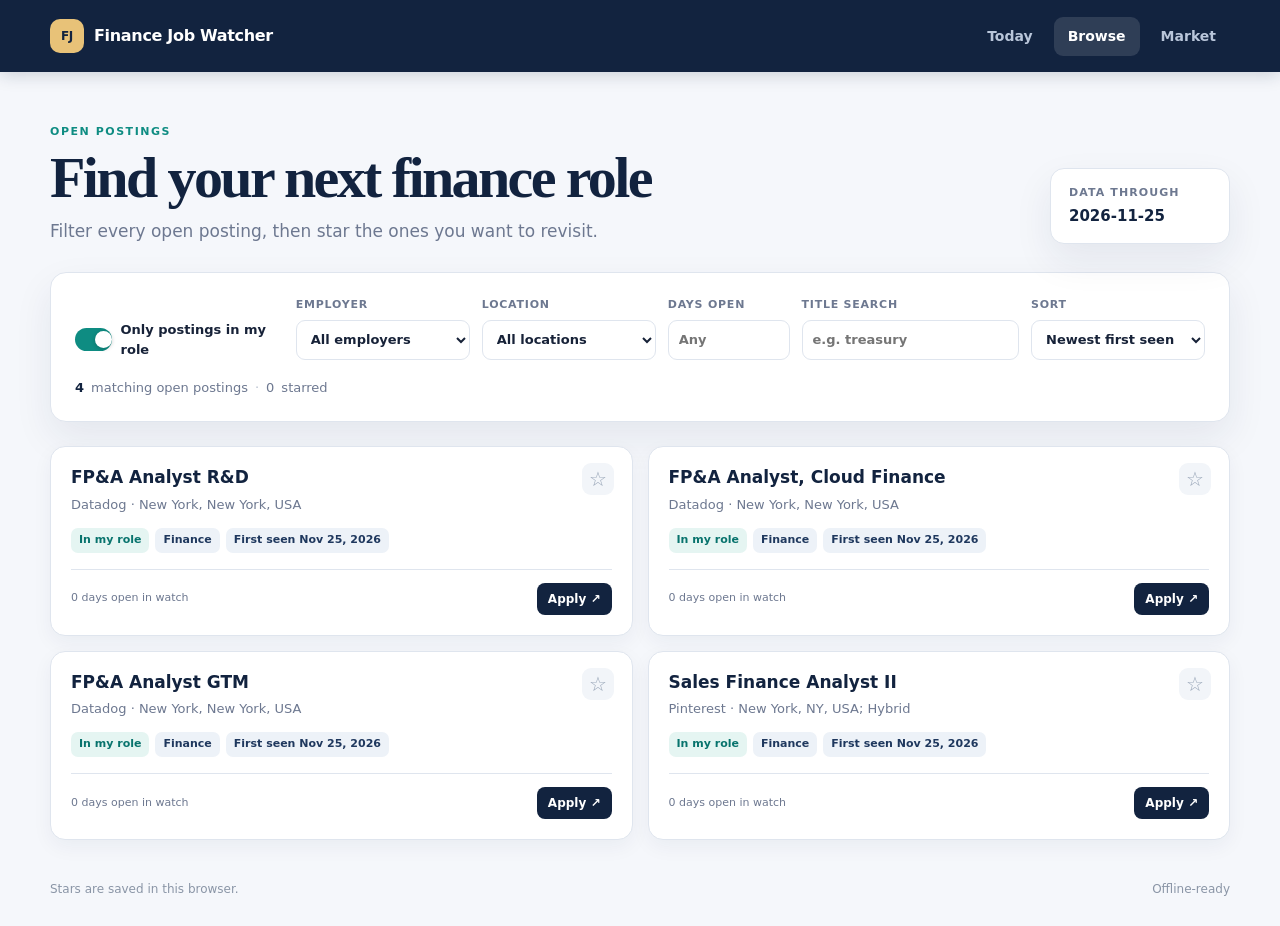
==== browse.html @ 12bf1e25 "feat: build finance job watcher foundation" ====
<!doctype html>
<html lang="en">
  <head>
    <meta charset="utf-8" />
    <meta name="viewport" content="width=device-width, initial-scale=1" />
    <meta name="theme-color" content="#12233f" />
    <link rel="manifest" href="./manifest.webmanifest" />
    <link rel="stylesheet" href="./styles.css" />
    <title>Browse | Finance Job Watcher</title>
  </head>
  <body data-page="browse">
    <header class="site-header"><div class="shell nav-wrap"><a class="brand" href="./index.html"><span class="brand-mark">FJ</span><span>Finance Job Watcher</span></a><nav aria-label="Primary navigation"><a href="./index.html">Today</a><a class="active" href="./browse.html">Browse</a><a href="./market.html">Market</a></nav></div></header>
    <main class="shell page-content">
      <section class="hero compact-hero"><div><p class="eyebrow">Open postings</p><h1>Find your next finance role</h1><p class="lede">Filter every open posting, then star the ones you want to revisit.</p></div><div class="run-card"><span>Data through</span><strong id="last-run">Loading...</strong></div></section>
      <div id="load-error" class="notice error hidden" role="alert"></div>
      <section class="filter-panel panel">
        <div class="filter-row"><label class="switch-label"><input id="role-toggle" type="checkbox" checked /><span class="switch"></span><span>Only postings in my role</span></label><label>Employer<select id="employer-filter"><option value="">All employers</option></select></label><label>Location<select id="location-filter"><option value="">All locations</option></select></label><label>Days open<input id="days-open-filter" type="number" min="0" placeholder="Any" /></label><label class="search-label">Title search<input id="title-search" type="search" placeholder="e.g. treasury" /></label><label>Sort<select id="sort-order"><option value="newest">Newest first seen</option><option value="oldest">Oldest first seen</option></select></label></div>
        <div class="filter-summary"><strong id="browse-count">-</strong><span>matching open postings</span><span class="separator">·</span><span id="shortlist-count">0</span><span>starred</span></div>
      </section>
      <section id="browse-list" class="browse-grid"></section>
    </main>
    <footer class="shell footer"><span>Stars are saved in this browser.</span><span>Offline-ready</span></footer>
    <script src="./app.js" defer></script>
  </body>
</html>
---- styles.css ----
:root {
  --navy: #12233f;
  --navy-2: #1f385e;
  --ink: #172238;
  --muted: #6d7890;
  --line: #dfe5ee;
  --surface: #ffffff;
  --paper: #f5f7fb;
  --teal: #0e8c82;
  --teal-soft: #e5f5f2;
  --coral: #d66a50;
  --coral-soft: #fff0eb;
  --gold: #b7791f;
  --shadow: 0 16px 38px rgba(28, 43, 73, .08);
}

* { box-sizing: border-box; }
body { margin: 0; color: var(--ink); background: var(--paper); font-family: Inter, ui-sans-serif, system-ui, -apple-system, BlinkMacSystemFont, "Segoe UI", sans-serif; line-height: 1.5; }
a { color: inherit; }
.shell { width: min(1180px, calc(100% - 40px)); margin: 0 auto; }
.site-header { background: var(--navy); color: #fff; box-shadow: 0 3px 16px rgba(18,35,63,.18); }
.nav-wrap { display: flex; align-items: center; justify-content: space-between; min-height: 72px; gap: 24px; }
.brand { display: inline-flex; align-items: center; gap: 10px; font-weight: 750; letter-spacing: -.02em; text-decoration: none; }
.brand-mark { display: grid; place-items: center; width: 34px; height: 34px; border-radius: 10px; color: var(--navy); background: #e8c278; font-size: 12px; font-weight: 850; }
nav { display: flex; gap: 7px; }
nav a { padding: 9px 14px; border-radius: 9px; color: #b9c6da; text-decoration: none; font-size: 14px; font-weight: 650; }
nav a:hover, nav a.active { color: #fff; background: rgba(255,255,255,.12); }
.page-content { padding: 52px 0 40px; }
.hero { display: flex; align-items: end; justify-content: space-between; gap: 28px; margin-bottom: 32px; }
.compact-hero { margin-bottom: 28px; }
.eyebrow { margin: 0 0 7px; color: var(--teal); font-size: 11px; font-weight: 800; letter-spacing: .14em; text-transform: uppercase; }
h1, h2, p { margin-top: 0; }
h1 { max-width: 720px; margin-bottom: 11px; color: var(--navy); font-family: Georgia, "Times New Roman", serif; font-size: clamp(35px, 5vw, 58px); letter-spacing: -.045em; line-height: 1.04; }
h2 { margin-bottom: 0; color: var(--navy); font-family: Georgia, "Times New Roman", serif; font-size: 25px; letter-spacing: -.025em; }
.lede { max-width: 600px; margin: 0; color: var(--muted); font-size: 17px; }
.run-card { min-width: 180px; padding: 16px 18px; border: 1px solid var(--line); border-radius: 14px; background: var(--surface); box-shadow: var(--shadow); }
.run-card span, .run-card strong { display: block; }
.run-card span { margin-bottom: 3px; color: var(--muted); font-size: 11px; font-weight: 750; letter-spacing: .1em; text-transform: uppercase; }
.run-card strong { color: var(--navy); font-size: 15px; }
.metric-grid { display: grid; grid-template-columns: repeat(4, 1fr); gap: 14px; margin-bottom: 24px; }
.metric-card { padding: 22px; border: 1px solid var(--line); border-radius: 15px; background: var(--surface); box-shadow: var(--shadow); }
.metric-card span, .metric-card small { display: block; color: var(--muted); }
.metric-card span { font-size: 13px; font-weight: 700; }
.metric-card strong { display: block; margin: 7px 0 2px; color: var(--navy); font-size: 34px; letter-spacing: -.05em; }
.metric-card small { font-size: 11px; }
.metric-card.accent { border-top: 4px solid var(--teal); }
.metric-card.warm { border-top: 4px solid var(--coral); }
.two-column { display: grid; grid-template-columns: 1fr 1fr; gap: 20px; margin-bottom: 24px; }
.panel { padding: 24px; border: 1px solid var(--line); border-radius: 16px; background: var(--surface); box-shadow: var(--shadow); }
.panel-heading { display: flex; align-items: start; justify-content: space-between; gap: 14px; margin-bottom: 18px; }
.text-link { color: var(--teal); font-size: 13px; font-weight: 750; text-decoration: none; white-space: nowrap; }
.text-link:hover { text-decoration: underline; }
.muted { color: var(--muted); font-size: 13px; }
.job-list { display: grid; gap: 9px; }
.job-list.compact { min-height: 80px; }
.job-row { padding: 12px 14px; border: 1px solid var(--line); border-radius: 11px; background: #fbfcfe; }
.job-row a, .job-card h3 a { color: var(--navy); text-decoration: none; }
.job-row a:hover, .job-card h3 a:hover { color: var(--teal); }
.job-title { display: block; font-size: 14px; font-weight: 750; }
.job-meta { display: block; margin-top: 3px; color: var(--muted); font-size: 12px; }
.empty { display: grid; min-height: 92px; place-items: center; border: 1px dashed var(--line); border-radius: 11px; color: var(--muted); font-size: 13px; }
.table-wrap { overflow-x: auto; }
table { width: 100%; border-collapse: collapse; font-size: 13px; }
th { padding: 10px 12px; color: var(--muted); font-size: 11px; letter-spacing: .08em; text-align: left; text-transform: uppercase; }
td { padding: 13px 12px; border-top: 1px solid var(--line); }
.status { display: inline-flex; align-items: center; gap: 6px; font-weight: 750; }
.status::before { width: 7px; height: 7px; border-radius: 50%; background: var(--teal); content: ""; }
.status.bad::before { background: var(--coral); }
.notice { margin-bottom: 18px; padding: 13px 16px; border-radius: 10px; font-size: 13px; }
.notice.error { color: #8a2b1b; background: var(--coral-soft); }
.hidden { display: none !important; }
.filter-panel { margin-bottom: 24px; }
.filter-row { display: grid; grid-template-columns: 1.2fr 1fr 1fr .7fr 1.25fr 1fr; align-items: end; gap: 12px; }
label { display: grid; gap: 6px; color: var(--muted); font-size: 11px; font-weight: 800; letter-spacing: .07em; text-transform: uppercase; }
select, input[type="search"], input[type="number"] { width: 100%; min-height: 40px; padding: 8px 10px; border: 1px solid var(--line); border-radius: 9px; color: var(--ink); background: #fff; font: inherit; font-size: 13px; letter-spacing: normal; text-transform: none; }
select:focus, input:focus { outline: 3px solid rgba(14,140,130,.16); border-color: var(--teal); }
.switch-label { display: flex; align-items: center; gap: 9px; min-height: 40px; color: var(--ink); font-size: 13px; letter-spacing: 0; text-transform: none; }
.switch-label input { position: absolute; opacity: 0; }
.switch { position: relative; width: 40px; height: 23px; border-radius: 20px; background: #c8d1de; transition: .2s; }
.switch::after { position: absolute; top: 3px; left: 3px; width: 17px; height: 17px; border-radius: 50%; background: #fff; box-shadow: 0 1px 4px rgba(0,0,0,.2); content: ""; transition: .2s; }
.switch-label input:checked + .switch { background: var(--teal); }
.switch-label input:checked + .switch::after { transform: translateX(17px); }
.filter-summary { display: flex; align-items: center; gap: 7px; margin-top: 18px; color: var(--muted); font-size: 13px; }
.filter-summary strong { color: var(--navy); }
.separator { color: #b7c0ce; }
.browse-grid { display: grid; grid-template-columns: repeat(2, 1fr); gap: 15px; }
.job-card { position: relative; padding: 20px; border: 1px solid var(--line); border-radius: 15px; background: var(--surface); box-shadow: 0 7px 20px rgba(28,43,73,.05); }
.job-card h3 { margin: 0 42px 6px 0; font-size: 17px; line-height: 1.25; }
.job-card p { margin: 0 0 14px; color: var(--muted); font-size: 13px; }
.job-card .tags { display: flex; flex-wrap: wrap; gap: 6px; margin-bottom: 16px; }
.tag { padding: 4px 8px; border-radius: 7px; color: var(--navy-2); background: #edf2f8; font-size: 11px; font-weight: 700; }
.tag.role { color: #08736d; background: var(--teal-soft); }
.job-card-footer { display: flex; align-items: center; justify-content: space-between; gap: 12px; padding-top: 13px; border-top: 1px solid var(--line); }
.job-card-footer small { color: var(--muted); font-size: 11px; }
.apply-link { padding: 7px 11px; border-radius: 8px; color: #fff; background: var(--navy); font-size: 12px; font-weight: 750; text-decoration: none; }
.apply-link:hover { background: var(--teal); }
.star { position: absolute; top: 16px; right: 18px; width: 32px; height: 32px; border: 0; border-radius: 9px; color: #9aa7b9; background: #f2f5f9; cursor: pointer; font-size: 20px; line-height: 1; }
.star:hover, .star.saved { color: var(--gold); background: #fff4d9; }
.market-sections { display: grid; grid-template-columns: repeat(2, 1fr); gap: 20px; }
.market-section { min-width: 0; }
.market-section.wide { grid-column: 1 / -1; }
.market-section p { min-height: 48px; margin: 9px 0 15px; color: var(--muted); font-size: 14px; }
.chart-wrap { overflow-x: auto; padding: 8px 0; border-top: 1px solid var(--line); }
.chart-wrap svg { display: block; min-width: 720px; width: 100%; height: 260px; }
.chart-label { fill: #657188; font: 11px ui-sans-serif, system-ui, sans-serif; }
.chart-value { fill: #172238; font: 700 11px ui-sans-serif, system-ui, sans-serif; }
.chart-gridline { stroke: #e7ebf1; stroke-width: 1; }
.footer { display: flex; justify-content: space-between; gap: 20px; padding: 0 0 28px; color: #8a95a6; font-size: 12px; }
@media (max-width: 900px) { .metric-grid { grid-template-columns: repeat(2, 1fr); } .filter-row { grid-template-columns: repeat(3, 1fr); } }
@media (max-width: 680px) { .shell { width: min(100% - 28px, 560px); } .nav-wrap, .hero { align-items: start; flex-direction: column; } .nav-wrap { padding: 14px 0; gap: 12px; } nav { width: 100%; } nav a { flex: 1; text-align: center; } .page-content { padding-top: 32px; } .run-card { width: 100%; } .metric-grid, .two-column, .browse-grid, .market-sections { grid-template-columns: 1fr; } .market-section.wide { grid-column: auto; } .filter-row { grid-template-columns: 1fr 1fr; } .filter-row .switch-label, .filter-row .search-label { grid-column: 1 / -1; } .panel { padding: 18px; } }
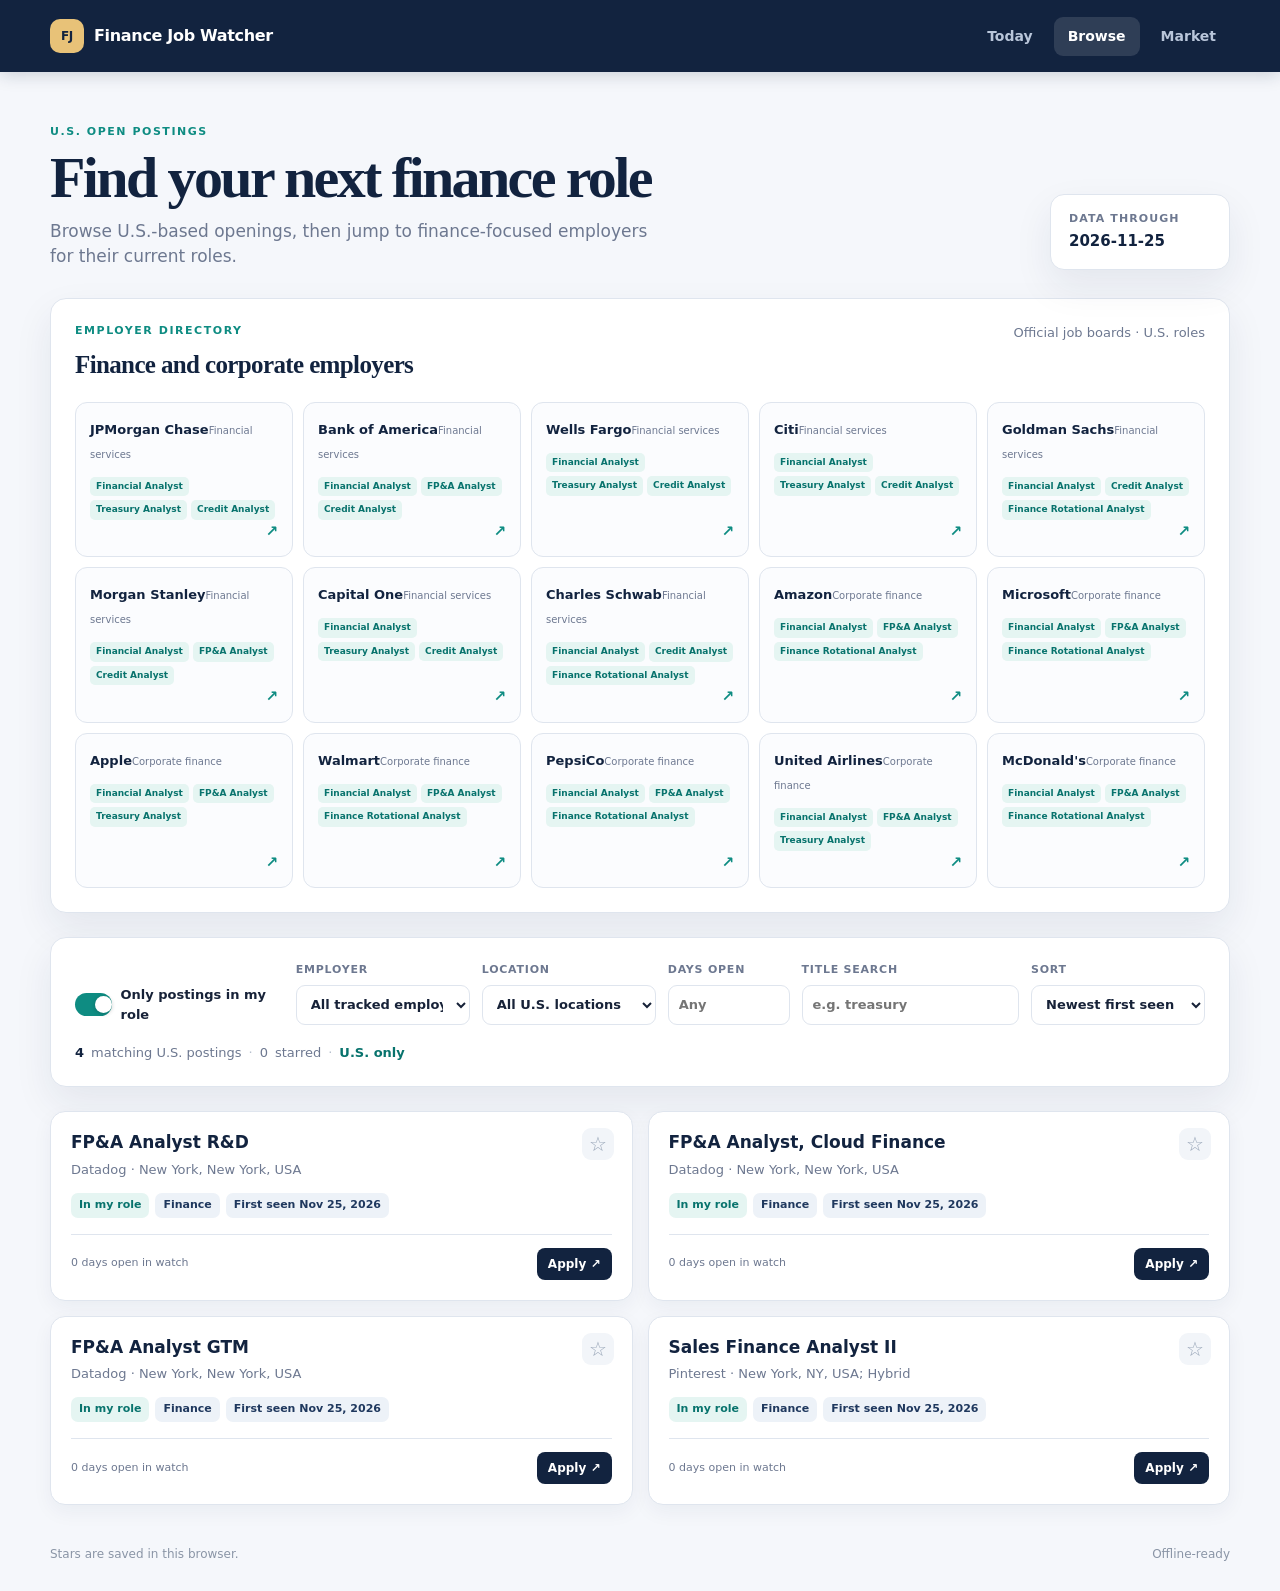
==== commit 8ba13e24: "feat: focus browse on US finance employers" ====
--- a/browse.html
+++ b/browse.html
@@ -11,11 +11,15 @@
   <body data-page="browse">
     <header class="site-header"><div class="shell nav-wrap"><a class="brand" href="./index.html"><span class="brand-mark">FJ</span><span>Finance Job Watcher</span></a><nav aria-label="Primary navigation"><a href="./index.html">Today</a><a class="active" href="./browse.html">Browse</a><a href="./market.html">Market</a></nav></div></header>
     <main class="shell page-content">
-      <section class="hero compact-hero"><div><p class="eyebrow">Open postings</p><h1>Find your next finance role</h1><p class="lede">Filter every open posting, then star the ones you want to revisit.</p></div><div class="run-card"><span>Data through</span><strong id="last-run">Loading...</strong></div></section>
+      <section class="hero compact-hero"><div><p class="eyebrow">U.S. open postings</p><h1>Find your next finance role</h1><p class="lede">Browse U.S.-based openings, then jump to finance-focused employers for their current roles.</p></div><div class="run-card"><span>Data through</span><strong id="last-run">Loading...</strong></div></section>
       <div id="load-error" class="notice error hidden" role="alert"></div>
+      <section class="panel focus-panel">
+        <div class="panel-heading"><div><p class="eyebrow">Employer directory</p><h2>Finance and corporate employers</h2></div><span class="muted">Official job boards · U.S. roles</span></div>
+        <div id="focus-employers" class="focus-grid"></div>
+      </section>
       <section class="filter-panel panel">
-        <div class="filter-row"><label class="switch-label"><input id="role-toggle" type="checkbox" checked /><span class="switch"></span><span>Only postings in my role</span></label><label>Employer<select id="employer-filter"><option value="">All employers</option></select></label><label>Location<select id="location-filter"><option value="">All locations</option></select></label><label>Days open<input id="days-open-filter" type="number" min="0" placeholder="Any" /></label><label class="search-label">Title search<input id="title-search" type="search" placeholder="e.g. treasury" /></label><label>Sort<select id="sort-order"><option value="newest">Newest first seen</option><option value="oldest">Oldest first seen</option></select></label></div>
-        <div class="filter-summary"><strong id="browse-count">-</strong><span>matching open postings</span><span class="separator">·</span><span id="shortlist-count">0</span><span>starred</span></div>
+        <div class="filter-row"><label class="switch-label"><input id="role-toggle" type="checkbox" checked /><span class="switch"></span><span>Only postings in my role</span></label><label>Employer<select id="employer-filter"><option value="">All tracked employers</option></select></label><label>Location<select id="location-filter"><option value="">All U.S. locations</option></select></label><label>Days open<input id="days-open-filter" type="number" min="0" placeholder="Any" /></label><label class="search-label">Title search<input id="title-search" type="search" placeholder="e.g. treasury" /></label><label>Sort<select id="sort-order"><option value="newest">Newest first seen</option><option value="oldest">Oldest first seen</option></select></label></div>
+        <div class="filter-summary"><strong id="browse-count">-</strong><span>matching U.S. postings</span><span class="separator">·</span><span id="shortlist-count">0</span><span>starred</span><span class="separator">·</span><span class="us-badge">U.S. only</span></div>
       </section>
       <section id="browse-list" class="browse-grid"></section>
     </main>
--- a/styles.css
+++ b/styles.css
@@ -46,6 +46,15 @@
 .metric-card.accent { border-top: 4px solid var(--teal); }
 .metric-card.warm { border-top: 4px solid var(--coral); }
 .two-column { display: grid; grid-template-columns: 1fr 1fr; gap: 20px; margin-bottom: 24px; }
+.focus-panel { margin-bottom: 24px; }
+.focus-grid { display: grid; grid-template-columns: repeat(5, 1fr); gap: 10px; }
+.focus-card { display: flex; min-height: 142px; flex-direction: column; justify-content: space-between; padding: 14px; border: 1px solid var(--line); border-radius: 12px; background: #fbfcfe; text-decoration: none; transition: transform .15s ease, border-color .15s ease, box-shadow .15s ease; }
+.focus-card:hover { border-color: #a8c9c5; box-shadow: 0 8px 20px rgba(14,140,130,.1); transform: translateY(-2px); }
+.focus-card strong { color: var(--navy); font-size: 13px; line-height: 1.25; }
+.focus-card small { margin-top: 3px; color: var(--muted); font-size: 10px; }
+.role-chips { display: flex; flex-wrap: wrap; gap: 4px; margin-top: 12px; }
+.role-chip { padding: 3px 6px; border-radius: 5px; color: #08736d; background: var(--teal-soft); font-size: 9px; font-weight: 750; }
+.external-arrow { align-self: end; color: var(--teal); font-size: 15px; font-weight: 800; }
 .panel { padding: 24px; border: 1px solid var(--line); border-radius: 16px; background: var(--surface); box-shadow: var(--shadow); }
 .panel-heading { display: flex; align-items: start; justify-content: space-between; gap: 14px; margin-bottom: 18px; }
 .text-link { color: var(--teal); font-size: 13px; font-weight: 750; text-decoration: none; white-space: nowrap; }
@@ -83,6 +92,7 @@
 .filter-summary { display: flex; align-items: center; gap: 7px; margin-top: 18px; color: var(--muted); font-size: 13px; }
 .filter-summary strong { color: var(--navy); }
 .separator { color: #b7c0ce; }
+.us-badge { color: #08736d; font-weight: 750; }
 .browse-grid { display: grid; grid-template-columns: repeat(2, 1fr); gap: 15px; }
 .job-card { position: relative; padding: 20px; border: 1px solid var(--line); border-radius: 15px; background: var(--surface); box-shadow: 0 7px 20px rgba(28,43,73,.05); }
 .job-card h3 { margin: 0 42px 6px 0; font-size: 17px; line-height: 1.25; }
@@ -106,5 +116,6 @@
 .chart-value { fill: #172238; font: 700 11px ui-sans-serif, system-ui, sans-serif; }
 .chart-gridline { stroke: #e7ebf1; stroke-width: 1; }
 .footer { display: flex; justify-content: space-between; gap: 20px; padding: 0 0 28px; color: #8a95a6; font-size: 12px; }
+@media (max-width: 1050px) { .focus-grid { grid-template-columns: repeat(3, 1fr); } }
 @media (max-width: 900px) { .metric-grid { grid-template-columns: repeat(2, 1fr); } .filter-row { grid-template-columns: repeat(3, 1fr); } }
-@media (max-width: 680px) { .shell { width: min(100% - 28px, 560px); } .nav-wrap, .hero { align-items: start; flex-direction: column; } .nav-wrap { padding: 14px 0; gap: 12px; } nav { width: 100%; } nav a { flex: 1; text-align: center; } .page-content { padding-top: 32px; } .run-card { width: 100%; } .metric-grid, .two-column, .browse-grid, .market-sections { grid-template-columns: 1fr; } .market-section.wide { grid-column: auto; } .filter-row { grid-template-columns: 1fr 1fr; } .filter-row .switch-label, .filter-row .search-label { grid-column: 1 / -1; } .panel { padding: 18px; } }
+@media (max-width: 680px) { .shell { width: min(100% - 28px, 560px); } .nav-wrap, .hero { align-items: start; flex-direction: column; } .nav-wrap { padding: 14px 0; gap: 12px; } nav { width: 100%; } nav a { flex: 1; text-align: center; } .page-content { padding-top: 32px; } .run-card { width: 100%; } .metric-grid, .two-column, .browse-grid, .market-sections, .focus-grid { grid-template-columns: 1fr; } .market-section.wide { grid-column: auto; } .filter-row { grid-template-columns: 1fr 1fr; } .filter-row .switch-label, .filter-row .search-label { grid-column: 1 / -1; } .panel { padding: 18px; } }
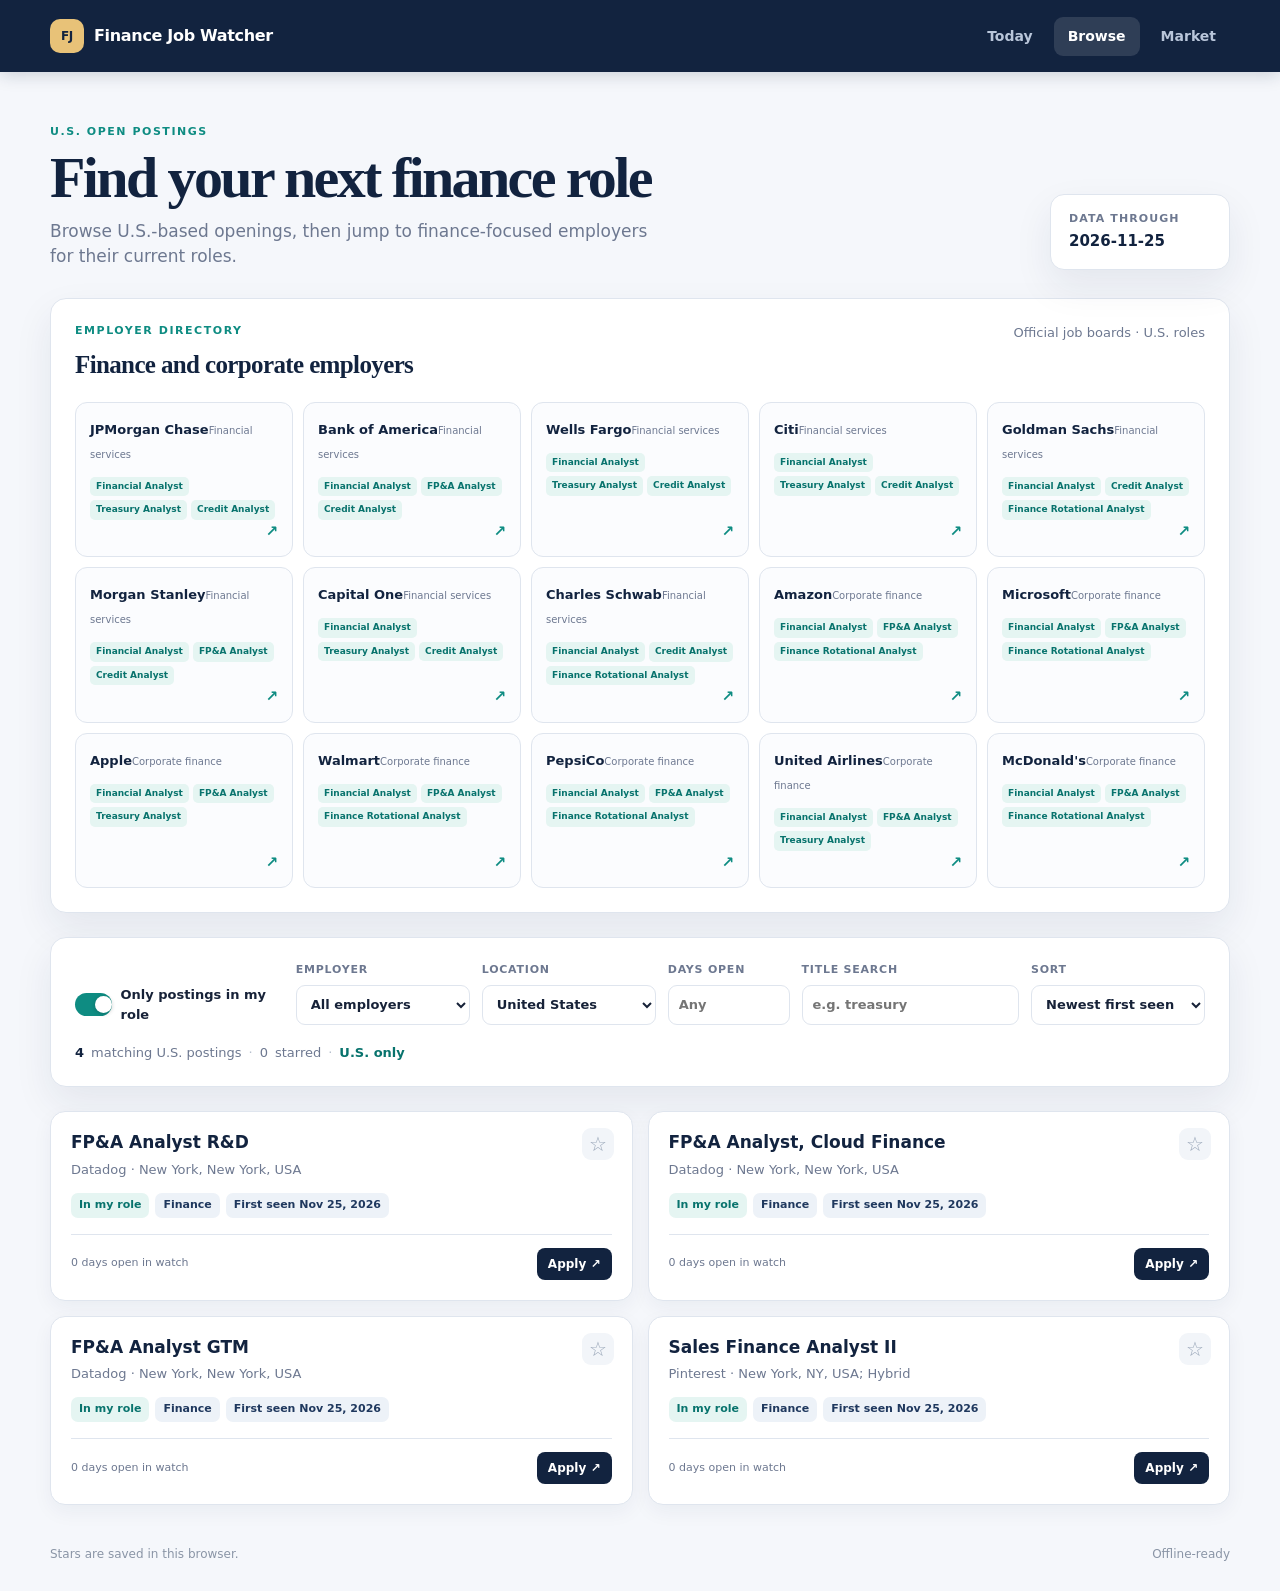
==== commit cc4ad5f5: "fix: move employer and state search to browse" ====
--- a/browse.html
+++ b/browse.html
@@ -18,7 +18,7 @@
         <div id="focus-employers" class="focus-grid"></div>
       </section>
       <section class="filter-panel panel">
-        <div class="filter-row"><label class="switch-label"><input id="role-toggle" type="checkbox" checked /><span class="switch"></span><span>Only postings in my role</span></label><label>Employer<select id="employer-filter"><option value="">All tracked employers</option></select></label><label>Location<select id="location-filter"><option value="">All U.S. locations</option></select></label><label>Days open<input id="days-open-filter" type="number" min="0" placeholder="Any" /></label><label class="search-label">Title search<input id="title-search" type="search" placeholder="e.g. treasury" /></label><label>Sort<select id="sort-order"><option value="newest">Newest first seen</option><option value="oldest">Oldest first seen</option></select></label></div>
+        <div class="filter-row"><label class="switch-label"><input id="role-toggle" type="checkbox" checked /><span class="switch"></span><span>Only postings in my role</span></label><label>Employer<select id="employer-filter"><option value="">All employers</option></select></label><label>Location<select id="location-filter"><option value="__US__">United States</option></select></label><label>Days open<input id="days-open-filter" type="number" min="0" placeholder="Any" /></label><label class="search-label">Title search<input id="title-search" type="search" placeholder="e.g. treasury" /></label><label>Sort<select id="sort-order"><option value="newest">Newest first seen</option><option value="oldest">Oldest first seen</option></select></label></div>
         <div class="filter-summary"><strong id="browse-count">-</strong><span>matching U.S. postings</span><span class="separator">·</span><span id="shortlist-count">0</span><span>starred</span><span class="separator">·</span><span class="us-badge">U.S. only</span></div>
       </section>
       <section id="browse-list" class="browse-grid"></section>
--- a/styles.css
+++ b/styles.css
@@ -79,6 +79,8 @@
 .notice.error { color: #8a2b1b; background: var(--coral-soft); }
 .hidden { display: none !important; }
 .filter-panel { margin-bottom: 24px; }
+.market-filter-panel { margin-bottom: 24px; }
+.market-filter-row { display: grid; grid-template-columns: minmax(220px, 360px) minmax(220px, 360px); gap: 14px; }
 .filter-row { display: grid; grid-template-columns: 1.2fr 1fr 1fr .7fr 1.25fr 1fr; align-items: end; gap: 12px; }
 label { display: grid; gap: 6px; color: var(--muted); font-size: 11px; font-weight: 800; letter-spacing: .07em; text-transform: uppercase; }
 select, input[type="search"], input[type="number"] { width: 100%; min-height: 40px; padding: 8px 10px; border: 1px solid var(--line); border-radius: 9px; color: var(--ink); background: #fff; font: inherit; font-size: 13px; letter-spacing: normal; text-transform: none; }
@@ -118,4 +120,4 @@
 .footer { display: flex; justify-content: space-between; gap: 20px; padding: 0 0 28px; color: #8a95a6; font-size: 12px; }
 @media (max-width: 1050px) { .focus-grid { grid-template-columns: repeat(3, 1fr); } }
 @media (max-width: 900px) { .metric-grid { grid-template-columns: repeat(2, 1fr); } .filter-row { grid-template-columns: repeat(3, 1fr); } }
-@media (max-width: 680px) { .shell { width: min(100% - 28px, 560px); } .nav-wrap, .hero { align-items: start; flex-direction: column; } .nav-wrap { padding: 14px 0; gap: 12px; } nav { width: 100%; } nav a { flex: 1; text-align: center; } .page-content { padding-top: 32px; } .run-card { width: 100%; } .metric-grid, .two-column, .browse-grid, .market-sections, .focus-grid { grid-template-columns: 1fr; } .market-section.wide { grid-column: auto; } .filter-row { grid-template-columns: 1fr 1fr; } .filter-row .switch-label, .filter-row .search-label { grid-column: 1 / -1; } .panel { padding: 18px; } }
+@media (max-width: 680px) { .shell { width: min(100% - 28px, 560px); } .nav-wrap, .hero { align-items: start; flex-direction: column; } .nav-wrap { padding: 14px 0; gap: 12px; } nav { width: 100%; } nav a { flex: 1; text-align: center; } .page-content { padding-top: 32px; } .run-card { width: 100%; } .metric-grid, .two-column, .browse-grid, .market-sections, .focus-grid { grid-template-columns: 1fr; } .market-section.wide { grid-column: auto; } .market-filter-row, .filter-row { grid-template-columns: 1fr 1fr; } .filter-row .switch-label, .filter-row .search-label { grid-column: 1 / -1; } .panel { padding: 18px; } }
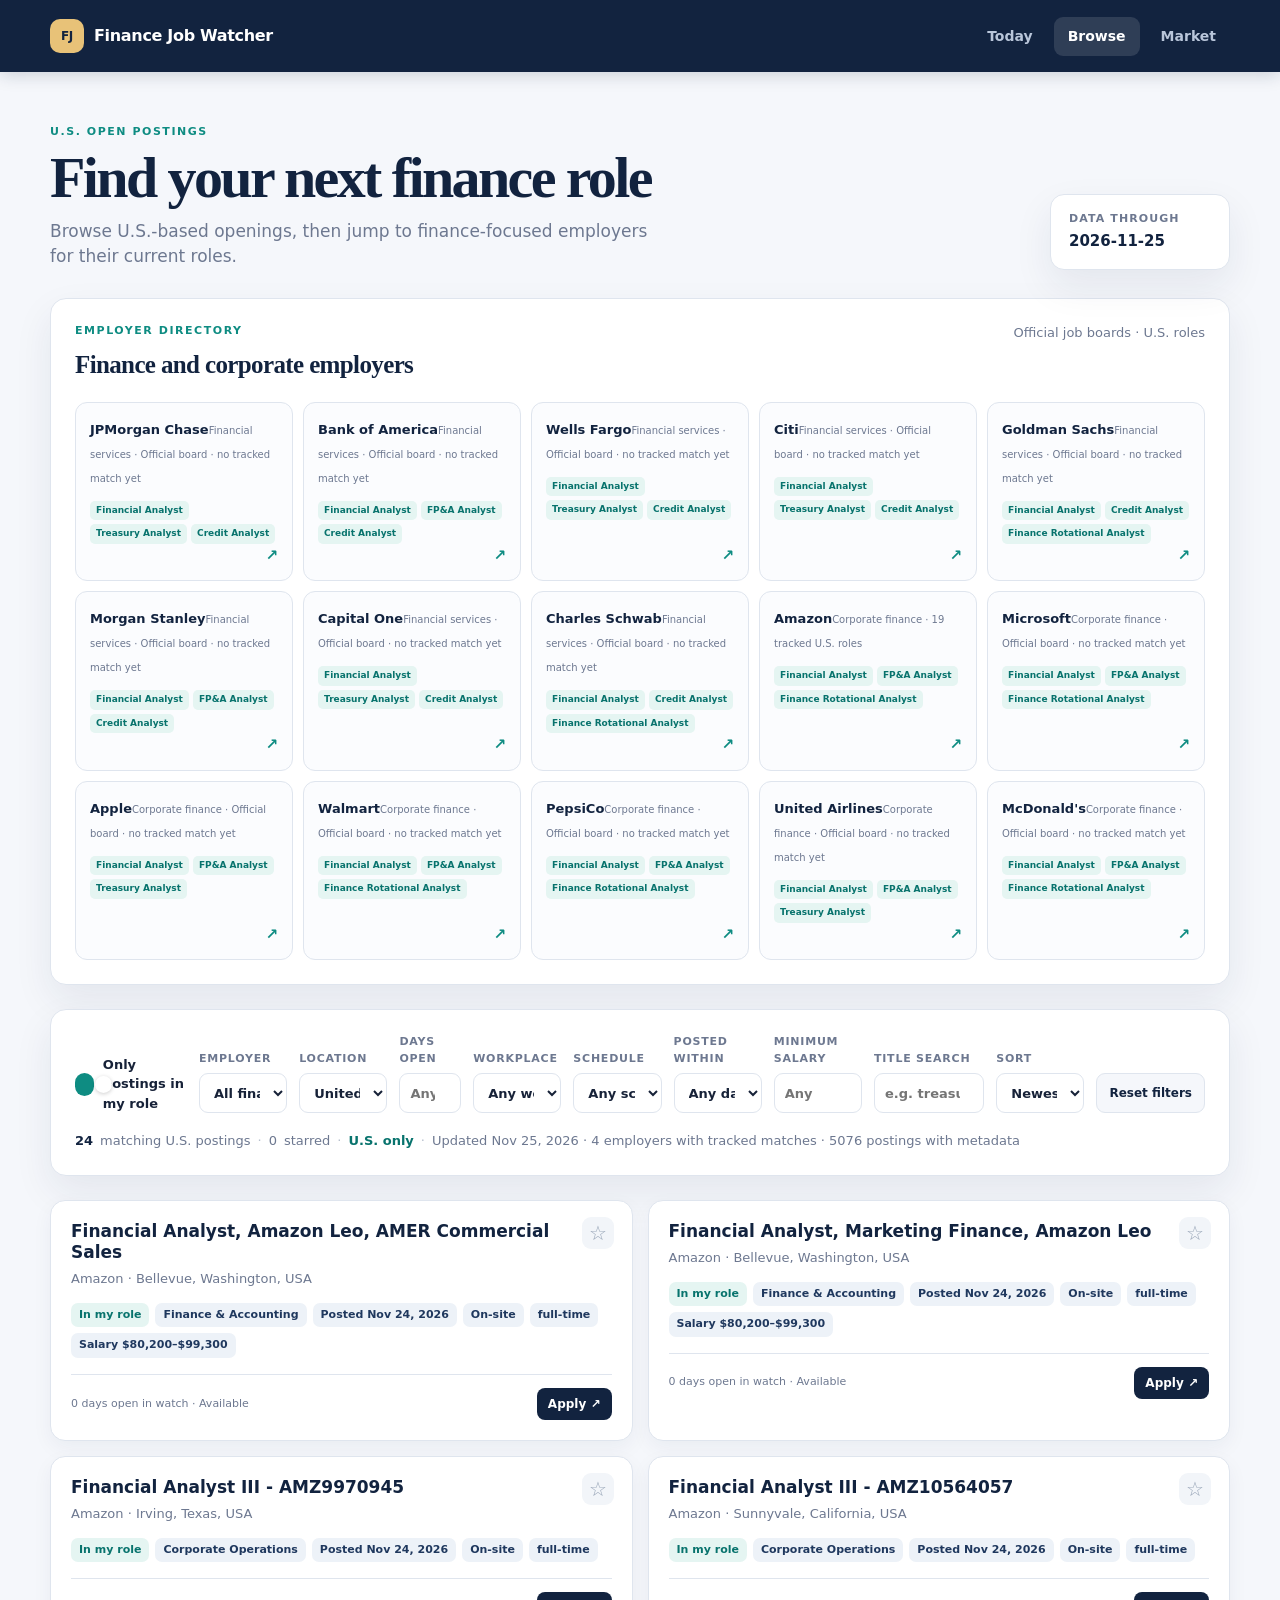
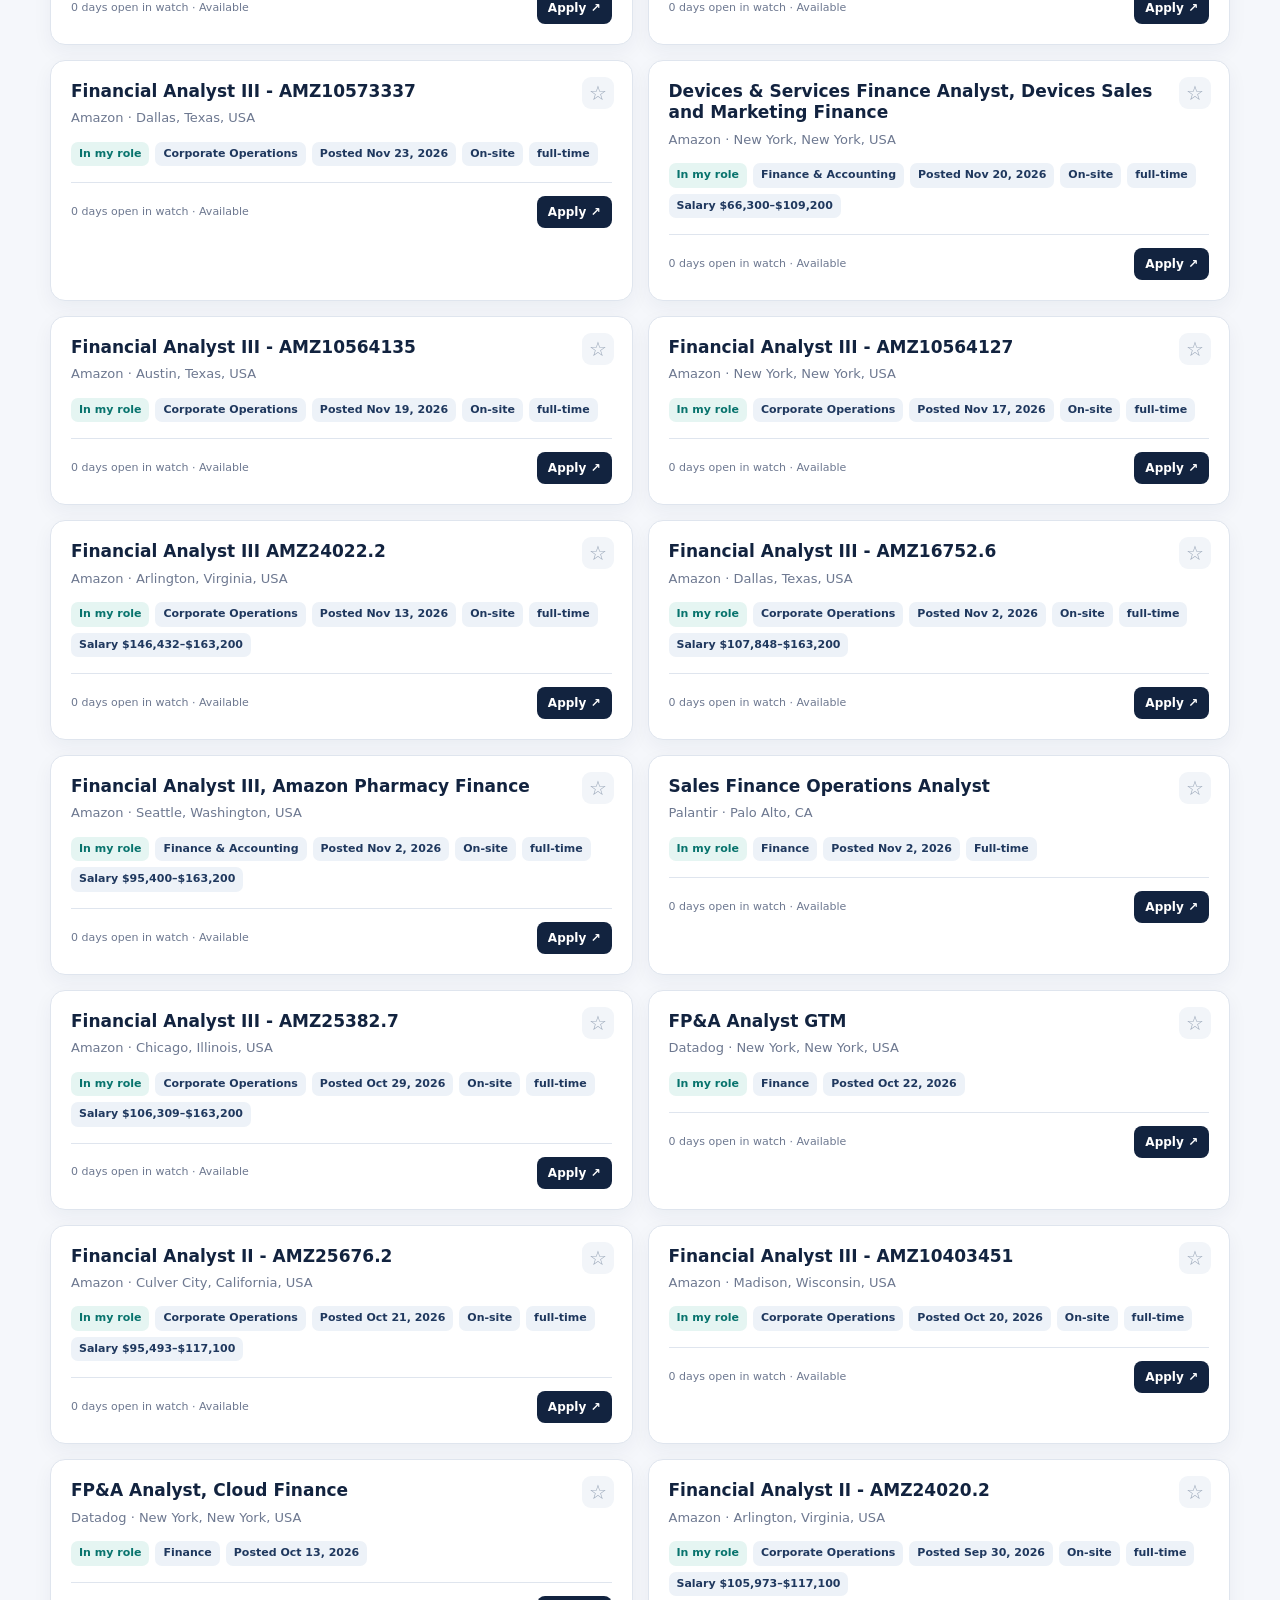
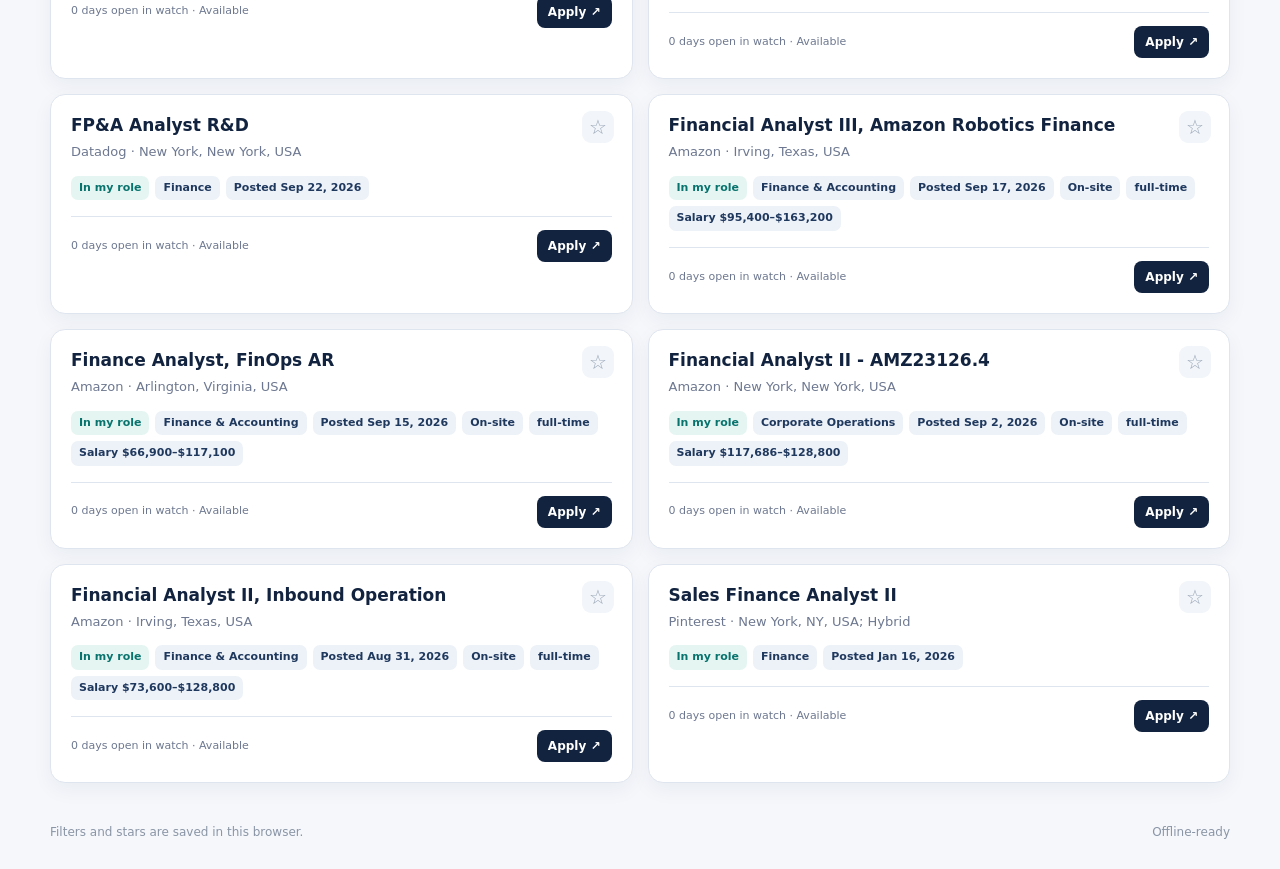
==== commit 47fe65ee: "feat: upgrade feeds and finance role browsing" ====
--- a/browse.html
+++ b/browse.html
@@ -18,12 +18,24 @@
         <div id="focus-employers" class="focus-grid"></div>
       </section>
       <section class="filter-panel panel">
-        <div class="filter-row"><label class="switch-label"><input id="role-toggle" type="checkbox" checked /><span class="switch"></span><span>Only postings in my role</span></label><label>Employer<select id="employer-filter"><option value="">All employers</option></select></label><label>Location<select id="location-filter"><option value="__US__">United States</option></select></label><label>Days open<input id="days-open-filter" type="number" min="0" placeholder="Any" /></label><label class="search-label">Title search<input id="title-search" type="search" placeholder="e.g. treasury" /></label><label>Sort<select id="sort-order"><option value="newest">Newest first seen</option><option value="oldest">Oldest first seen</option></select></label></div>
-        <div class="filter-summary"><strong id="browse-count">-</strong><span>matching U.S. postings</span><span class="separator">·</span><span id="shortlist-count">0</span><span>starred</span><span class="separator">·</span><span class="us-badge">U.S. only</span></div>
+        <div class="filter-row">
+          <label class="switch-label"><input id="role-toggle" type="checkbox" checked /><span class="switch"></span><span>Only postings in my role</span></label>
+          <label>Employer<select id="employer-filter"><option value="">All employers</option></select></label>
+          <label>Location<select id="location-filter"><option value="__US__">United States</option></select></label>
+          <label>Days open<input id="days-open-filter" type="number" min="0" placeholder="Any" /></label>
+          <label>Workplace<select id="workplace-filter"><option value="">Any workplace</option><option value="Remote">Remote</option><option value="Hybrid">Hybrid</option><option value="On-site">On-site</option></select></label>
+          <label>Schedule<select id="employment-filter"><option value="">Any schedule</option><option value="full-time">Full-time</option></select></label>
+          <label>Posted within<select id="posted-within-filter"><option value="">Any date</option><option value="7">7 days</option><option value="14">14 days</option><option value="30">30 days</option></select></label>
+          <label>Minimum salary<input id="minimum-salary-filter" type="number" min="0" step="5000" placeholder="Any" /></label>
+          <label class="search-label">Title search<input id="title-search" type="search" placeholder="e.g. treasury" /></label>
+          <label>Sort<select id="sort-order"><option value="newest">Newest first seen</option><option value="oldest">Oldest first seen</option></select></label>
+          <button id="reset-filters" class="reset-button" type="button">Reset filters</button>
+        </div>
+        <div class="filter-summary"><strong id="browse-count">-</strong><span>matching U.S. postings</span><span class="separator">·</span><span id="shortlist-count">0</span><span>starred</span><span class="separator">·</span><span class="us-badge">U.S. only</span><span class="separator">·</span><span id="browse-freshness">Loading freshness...</span></div>
       </section>
       <section id="browse-list" class="browse-grid"></section>
     </main>
-    <footer class="shell footer"><span>Stars are saved in this browser.</span><span>Offline-ready</span></footer>
-    <script src="./app.js" defer></script>
+    <footer class="shell footer"><span>Filters and stars are saved in this browser.</span><span>Offline-ready</span></footer>
+    <script src="./app.js?v=11" defer></script>
   </body>
 </html>
--- a/styles.css
+++ b/styles.css
@@ -68,6 +68,7 @@
 .job-title { display: block; font-size: 14px; font-weight: 750; }
 .job-meta { display: block; margin-top: 3px; color: var(--muted); font-size: 12px; }
 .empty { display: grid; min-height: 92px; place-items: center; border: 1px dashed var(--line); border-radius: 11px; color: var(--muted); font-size: 13px; }
+.browse-empty { gap: 6px; padding: 20px; text-align: center; }
 .table-wrap { overflow-x: auto; }
 table { width: 100%; border-collapse: collapse; font-size: 13px; }
 th { padding: 10px 12px; color: var(--muted); font-size: 11px; letter-spacing: .08em; text-align: left; text-transform: uppercase; }
@@ -81,9 +82,11 @@
 .filter-panel { margin-bottom: 24px; }
 .market-filter-panel { margin-bottom: 24px; }
 .market-filter-row { display: grid; grid-template-columns: minmax(220px, 360px) minmax(220px, 360px); gap: 14px; }
-.filter-row { display: grid; grid-template-columns: 1.2fr 1fr 1fr .7fr 1.25fr 1fr; align-items: end; gap: 12px; }
+.filter-row { display: grid; grid-template-columns: 1.25fr 1fr 1fr .7fr 1fr 1fr 1fr 1fr 1.25fr 1fr auto; align-items: end; gap: 12px; }
 label { display: grid; gap: 6px; color: var(--muted); font-size: 11px; font-weight: 800; letter-spacing: .07em; text-transform: uppercase; }
 select, input[type="search"], input[type="number"] { width: 100%; min-height: 40px; padding: 8px 10px; border: 1px solid var(--line); border-radius: 9px; color: var(--ink); background: #fff; font: inherit; font-size: 13px; letter-spacing: normal; text-transform: none; }
+button.reset-button { min-height: 40px; padding: 8px 12px; border: 1px solid var(--line); border-radius: 9px; color: var(--navy); background: #f5f7fb; cursor: pointer; font: inherit; font-size: 12px; font-weight: 750; white-space: nowrap; }
+button.reset-button:hover { border-color: #a8c9c5; color: var(--teal); background: var(--teal-soft); }
 select:focus, input:focus { outline: 3px solid rgba(14,140,130,.16); border-color: var(--teal); }
 .switch-label { display: flex; align-items: center; gap: 9px; min-height: 40px; color: var(--ink); font-size: 13px; letter-spacing: 0; text-transform: none; }
 .switch-label input { position: absolute; opacity: 0; }
@@ -91,7 +94,7 @@
 .switch::after { position: absolute; top: 3px; left: 3px; width: 17px; height: 17px; border-radius: 50%; background: #fff; box-shadow: 0 1px 4px rgba(0,0,0,.2); content: ""; transition: .2s; }
 .switch-label input:checked + .switch { background: var(--teal); }
 .switch-label input:checked + .switch::after { transform: translateX(17px); }
-.filter-summary { display: flex; align-items: center; gap: 7px; margin-top: 18px; color: var(--muted); font-size: 13px; }
+.filter-summary { display: flex; align-items: center; flex-wrap: wrap; gap: 7px; margin-top: 18px; color: var(--muted); font-size: 13px; }
 .filter-summary strong { color: var(--navy); }
 .separator { color: #b7c0ce; }
 .us-badge { color: #08736d; font-weight: 750; }
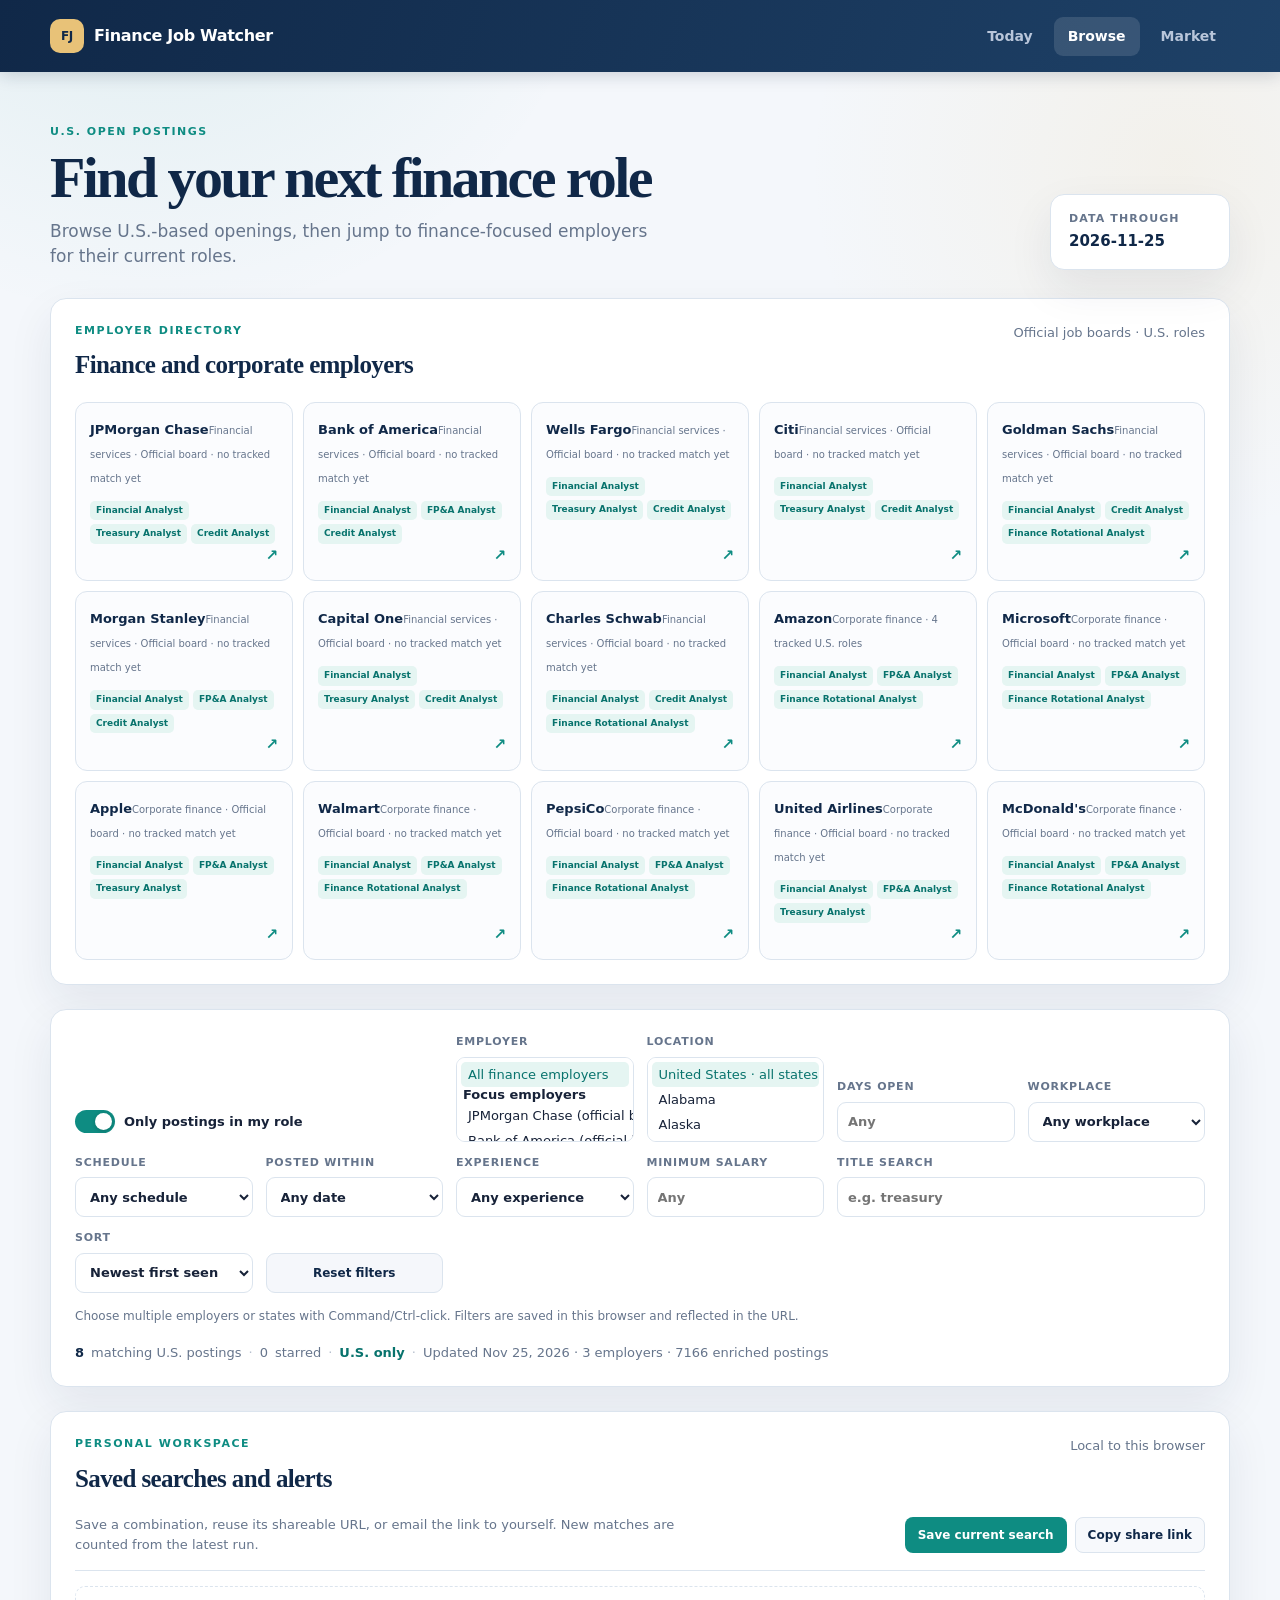
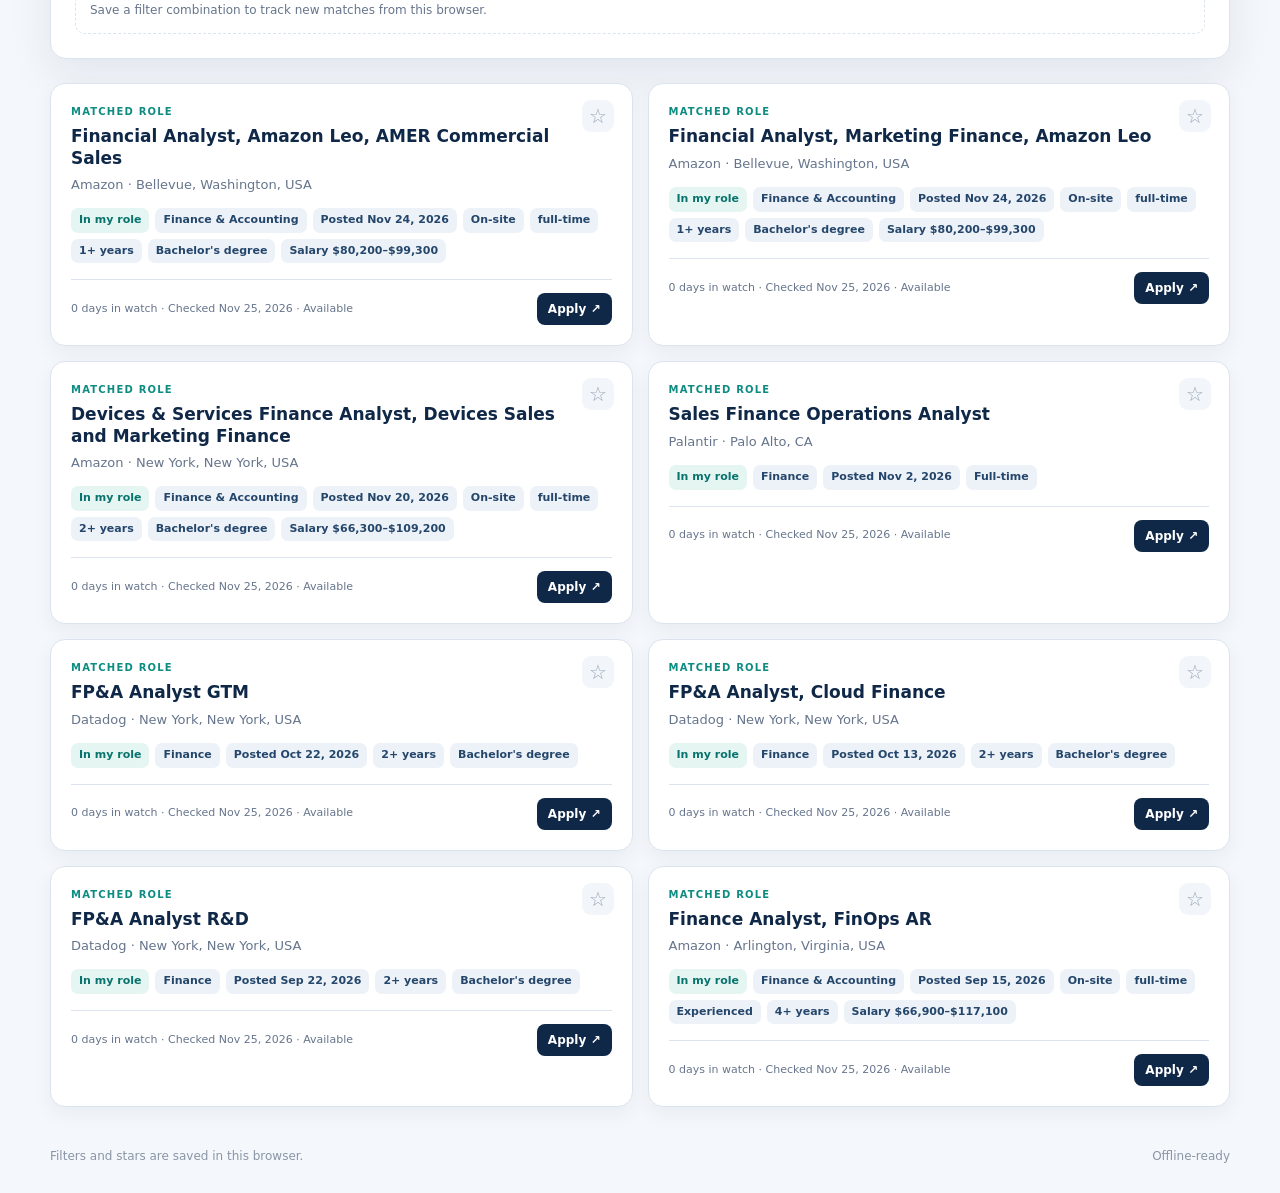
==== commit d13e3310: "feat: add saved searches and market intelligence" ====
--- a/browse.html
+++ b/browse.html
@@ -20,22 +20,29 @@
       <section class="filter-panel panel">
         <div class="filter-row">
           <label class="switch-label"><input id="role-toggle" type="checkbox" checked /><span class="switch"></span><span>Only postings in my role</span></label>
-          <label>Employer<select id="employer-filter"><option value="">All employers</option></select></label>
-          <label>Location<select id="location-filter"><option value="__US__">United States</option></select></label>
+          <label>Employer<select id="employer-filter" multiple size="3" aria-describedby="multi-filter-help"><option value="">All employers</option></select></label>
+          <label>Location<select id="location-filter" multiple size="3" aria-describedby="multi-filter-help"><option value="__US__">United States · all states</option></select></label>
           <label>Days open<input id="days-open-filter" type="number" min="0" placeholder="Any" /></label>
           <label>Workplace<select id="workplace-filter"><option value="">Any workplace</option><option value="Remote">Remote</option><option value="Hybrid">Hybrid</option><option value="On-site">On-site</option></select></label>
           <label>Schedule<select id="employment-filter"><option value="">Any schedule</option><option value="full-time">Full-time</option></select></label>
           <label>Posted within<select id="posted-within-filter"><option value="">Any date</option><option value="7">7 days</option><option value="14">14 days</option><option value="30">30 days</option></select></label>
+          <label>Experience<select id="experience-filter"><option value="">Any experience</option><option value="early">Early career / 0–2 years</option><option value="unspecified">Not specified</option></select></label>
           <label>Minimum salary<input id="minimum-salary-filter" type="number" min="0" step="5000" placeholder="Any" /></label>
           <label class="search-label">Title search<input id="title-search" type="search" placeholder="e.g. treasury" /></label>
           <label>Sort<select id="sort-order"><option value="newest">Newest first seen</option><option value="oldest">Oldest first seen</option></select></label>
           <button id="reset-filters" class="reset-button" type="button">Reset filters</button>
         </div>
-        <div class="filter-summary"><strong id="browse-count">-</strong><span>matching U.S. postings</span><span class="separator">·</span><span id="shortlist-count">0</span><span>starred</span><span class="separator">·</span><span class="us-badge">U.S. only</span><span class="separator">·</span><span id="browse-freshness">Loading freshness...</span></div>
+        <p id="multi-filter-help" class="filter-help">Choose multiple employers or states with Command/Ctrl-click. Filters are saved in this browser and reflected in the URL.</p>
+        <div class="filter-summary" aria-live="polite"><strong id="browse-count">-</strong><span>matching U.S. postings</span><span class="separator">·</span><span id="shortlist-count">0</span><span>starred</span><span class="separator">·</span><span class="us-badge">U.S. only</span><span class="separator">·</span><span id="browse-freshness">Loading freshness...</span></div>
+      </section>
+      <section class="panel saved-search-panel">
+        <div class="panel-heading"><div><p class="eyebrow">Personal workspace</p><h2>Saved searches and alerts</h2></div><span id="save-search-status" class="muted" role="status">Local to this browser</span></div>
+        <div class="saved-search-toolbar"><p class="muted">Save a combination, reuse its shareable URL, or email the link to yourself. New matches are counted from the latest run.</p><div class="saved-search-buttons"><button id="save-search" class="primary-button" type="button">Save current search</button><button id="copy-search" class="secondary-button" type="button">Copy share link</button></div></div>
+        <div id="saved-search-list" class="saved-search-list"></div>
       </section>
       <section id="browse-list" class="browse-grid"></section>
     </main>
     <footer class="shell footer"><span>Filters and stars are saved in this browser.</span><span>Offline-ready</span></footer>
-    <script src="./app.js?v=11" defer></script>
+    <script src="./app.js?v=12" defer></script>
   </body>
 </html>
--- a/styles.css
+++ b/styles.css
@@ -1,24 +1,24 @@
 :root {
-  --navy: #12233f;
-  --navy-2: #1f385e;
+  --navy: #102848;
+  --navy-2: #24466b;
   --ink: #172238;
-  --muted: #6d7890;
-  --line: #dfe5ee;
+  --muted: #66758c;
+  --line: #dbe4ee;
   --surface: #ffffff;
-  --paper: #f5f7fb;
+  --paper: #f4f7fb;
   --teal: #0e8c82;
   --teal-soft: #e5f5f2;
   --coral: #d66a50;
   --coral-soft: #fff0eb;
   --gold: #b7791f;
-  --shadow: 0 16px 38px rgba(28, 43, 73, .08);
+  --shadow: 0 18px 45px rgba(28, 43, 73, .08);
 }
 
 * { box-sizing: border-box; }
-body { margin: 0; color: var(--ink); background: var(--paper); font-family: Inter, ui-sans-serif, system-ui, -apple-system, BlinkMacSystemFont, "Segoe UI", sans-serif; line-height: 1.5; }
+body { min-height: 100vh; margin: 0; color: var(--ink); background: radial-gradient(circle at 12% -5%, rgba(14,140,130,.10), transparent 29rem), radial-gradient(circle at 92% 6%, rgba(232,194,120,.12), transparent 23rem), var(--paper); font-family: Inter, ui-sans-serif, system-ui, -apple-system, BlinkMacSystemFont, "Segoe UI", sans-serif; line-height: 1.5; }
 a { color: inherit; }
 .shell { width: min(1180px, calc(100% - 40px)); margin: 0 auto; }
-.site-header { background: var(--navy); color: #fff; box-shadow: 0 3px 16px rgba(18,35,63,.18); }
+.site-header { position: sticky; top: 0; z-index: 10; background: linear-gradient(110deg, #102848, #1e4167); color: #fff; box-shadow: 0 3px 16px rgba(18,35,63,.18); }
 .nav-wrap { display: flex; align-items: center; justify-content: space-between; min-height: 72px; gap: 24px; }
 .brand { display: inline-flex; align-items: center; gap: 10px; font-weight: 750; letter-spacing: -.02em; text-decoration: none; }
 .brand-mark { display: grid; place-items: center; width: 34px; height: 34px; border-radius: 10px; color: var(--navy); background: #e8c278; font-size: 12px; font-weight: 850; }
@@ -37,7 +37,7 @@
 .run-card span, .run-card strong { display: block; }
 .run-card span { margin-bottom: 3px; color: var(--muted); font-size: 11px; font-weight: 750; letter-spacing: .1em; text-transform: uppercase; }
 .run-card strong { color: var(--navy); font-size: 15px; }
-.metric-grid { display: grid; grid-template-columns: repeat(4, 1fr); gap: 14px; margin-bottom: 24px; }
+.metric-grid { display: grid; grid-template-columns: repeat(5, 1fr); gap: 14px; margin-bottom: 24px; }
 .metric-card { padding: 22px; border: 1px solid var(--line); border-radius: 15px; background: var(--surface); box-shadow: var(--shadow); }
 .metric-card span, .metric-card small { display: block; color: var(--muted); }
 .metric-card span { font-size: 13px; font-weight: 700; }
@@ -45,6 +45,7 @@
 .metric-card small { font-size: 11px; }
 .metric-card.accent { border-top: 4px solid var(--teal); }
 .metric-card.warm { border-top: 4px solid var(--coral); }
+.metric-card.healthy { border-top: 4px solid var(--gold); }
 .two-column { display: grid; grid-template-columns: 1fr 1fr; gap: 20px; margin-bottom: 24px; }
 .focus-panel { margin-bottom: 24px; }
 .focus-grid { display: grid; grid-template-columns: repeat(5, 1fr); gap: 10px; }
@@ -56,6 +57,7 @@
 .role-chip { padding: 3px 6px; border-radius: 5px; color: #08736d; background: var(--teal-soft); font-size: 9px; font-weight: 750; }
 .external-arrow { align-self: end; color: var(--teal); font-size: 15px; font-weight: 800; }
 .panel { padding: 24px; border: 1px solid var(--line); border-radius: 16px; background: var(--surface); box-shadow: var(--shadow); }
+.panel:hover { border-color: #cbd8e5; }
 .panel-heading { display: flex; align-items: start; justify-content: space-between; gap: 14px; margin-bottom: 18px; }
 .text-link { color: var(--teal); font-size: 13px; font-weight: 750; text-decoration: none; white-space: nowrap; }
 .text-link:hover { text-decoration: underline; }
@@ -76,17 +78,23 @@
 .status { display: inline-flex; align-items: center; gap: 6px; font-weight: 750; }
 .status::before { width: 7px; height: 7px; border-radius: 50%; background: var(--teal); content: ""; }
 .status.bad::before { background: var(--coral); }
+.source-note { display: block; max-width: 300px; margin-top: 3px; color: var(--muted); font-size: 11px; line-height: 1.35; }
 .notice { margin-bottom: 18px; padding: 13px 16px; border-radius: 10px; font-size: 13px; }
 .notice.error { color: #8a2b1b; background: var(--coral-soft); }
 .hidden { display: none !important; }
 .filter-panel { margin-bottom: 24px; }
 .market-filter-panel { margin-bottom: 24px; }
 .market-filter-row { display: grid; grid-template-columns: minmax(220px, 360px) minmax(220px, 360px); gap: 14px; }
-.filter-row { display: grid; grid-template-columns: 1.25fr 1fr 1fr .7fr 1fr 1fr 1fr 1fr 1.25fr 1fr auto; align-items: end; gap: 12px; }
+.filter-row { display: grid; grid-template-columns: repeat(6, minmax(0, 1fr)); align-items: end; gap: 13px; }
+.filter-row > :first-child, .filter-row > .search-label { grid-column: span 2; }
 label { display: grid; gap: 6px; color: var(--muted); font-size: 11px; font-weight: 800; letter-spacing: .07em; text-transform: uppercase; }
 select, input[type="search"], input[type="number"] { width: 100%; min-height: 40px; padding: 8px 10px; border: 1px solid var(--line); border-radius: 9px; color: var(--ink); background: #fff; font: inherit; font-size: 13px; letter-spacing: normal; text-transform: none; }
+select[multiple] { min-height: 76px; padding: 4px; overflow-y: auto; }
+select[multiple] option { padding: 5px 7px; border-radius: 5px; }
+select[multiple] option:checked { color: #08736d; background: var(--teal-soft); }
 button.reset-button { min-height: 40px; padding: 8px 12px; border: 1px solid var(--line); border-radius: 9px; color: var(--navy); background: #f5f7fb; cursor: pointer; font: inherit; font-size: 12px; font-weight: 750; white-space: nowrap; }
 button.reset-button:hover { border-color: #a8c9c5; color: var(--teal); background: var(--teal-soft); }
+button:focus-visible, a:focus-visible, select:focus-visible, input:focus-visible { outline: 3px solid rgba(14,140,130,.28); outline-offset: 2px; }
 select:focus, input:focus { outline: 3px solid rgba(14,140,130,.16); border-color: var(--teal); }
 .switch-label { display: flex; align-items: center; gap: 9px; min-height: 40px; color: var(--ink); font-size: 13px; letter-spacing: 0; text-transform: none; }
 .switch-label input { position: absolute; opacity: 0; }
@@ -96,10 +104,13 @@
 .switch-label input:checked + .switch::after { transform: translateX(17px); }
 .filter-summary { display: flex; align-items: center; flex-wrap: wrap; gap: 7px; margin-top: 18px; color: var(--muted); font-size: 13px; }
 .filter-summary strong { color: var(--navy); }
+.filter-help { margin: 14px 0 0; color: var(--muted); font-size: 12px; }
 .separator { color: #b7c0ce; }
 .us-badge { color: #08736d; font-weight: 750; }
 .browse-grid { display: grid; grid-template-columns: repeat(2, 1fr); gap: 15px; }
-.job-card { position: relative; padding: 20px; border: 1px solid var(--line); border-radius: 15px; background: var(--surface); box-shadow: 0 7px 20px rgba(28,43,73,.05); }
+.job-card { position: relative; padding: 20px; border: 1px solid var(--line); border-radius: 15px; background: var(--surface); box-shadow: 0 7px 20px rgba(28,43,73,.05); transition: transform .16s ease, box-shadow .16s ease, border-color .16s ease; }
+.job-card:hover { border-color: #b8d6d2; box-shadow: 0 15px 28px rgba(28,43,73,.10); transform: translateY(-2px); }
+.job-card-kicker { margin-bottom: 7px; color: var(--teal); font-size: 10px; font-weight: 850; letter-spacing: .12em; text-transform: uppercase; }
 .job-card h3 { margin: 0 42px 6px 0; font-size: 17px; line-height: 1.25; }
 .job-card p { margin: 0 0 14px; color: var(--muted); font-size: 13px; }
 .job-card .tags { display: flex; flex-wrap: wrap; gap: 6px; margin-bottom: 16px; }
@@ -120,7 +131,30 @@
 .chart-label { fill: #657188; font: 11px ui-sans-serif, system-ui, sans-serif; }
 .chart-value { fill: #172238; font: 700 11px ui-sans-serif, system-ui, sans-serif; }
 .chart-gridline { stroke: #e7ebf1; stroke-width: 1; }
+.market-snapshot { display: grid; grid-template-columns: repeat(4, 1fr); gap: 14px; margin-bottom: 22px; }
+.snapshot-card { min-width: 0; padding: 18px; border: 1px solid #cfe0e2; border-radius: 15px; background: linear-gradient(145deg, rgba(255,255,255,.98), rgba(234,248,246,.78)); box-shadow: var(--shadow); }
+.snapshot-card span, .snapshot-card small { display: block; color: var(--muted); }
+.snapshot-card span { font-size: 11px; font-weight: 800; letter-spacing: .08em; text-transform: uppercase; }
+.snapshot-card strong { display: block; overflow: hidden; margin: 8px 0 2px; color: var(--navy); font-size: clamp(20px, 2.4vw, 29px); letter-spacing: -.04em; text-overflow: ellipsis; white-space: nowrap; }
+.snapshot-card small { font-size: 11px; }
+.saved-search-panel { margin-bottom: 24px; }
+.saved-search-toolbar { display: flex; align-items: center; justify-content: space-between; gap: 20px; padding-bottom: 16px; border-bottom: 1px solid var(--line); }
+.saved-search-toolbar p { max-width: 650px; margin: 0; }
+.saved-search-buttons, .saved-search-actions { display: flex; flex-wrap: wrap; align-items: center; gap: 8px; }
+.primary-button, .secondary-button, .mini-button { display: inline-flex; min-height: 36px; align-items: center; justify-content: center; padding: 7px 12px; border: 1px solid transparent; border-radius: 8px; cursor: pointer; font: inherit; font-size: 12px; font-weight: 800; text-decoration: none; }
+.primary-button { color: #fff; background: var(--teal); }
+.primary-button:hover { background: #08736d; }
+.secondary-button, .mini-button { border-color: var(--line); color: var(--navy); background: #f7f9fc; }
+.secondary-button:hover, .mini-button:hover { border-color: #a8c9c5; color: var(--teal); background: var(--teal-soft); }
+.mini-button { min-height: 30px; padding: 5px 9px; font-size: 11px; }
+.mini-button.danger:hover { color: #a8422c; background: var(--coral-soft); }
+.saved-search-list { display: grid; gap: 8px; padding-top: 15px; }
+.saved-search { display: flex; align-items: center; justify-content: space-between; gap: 18px; padding: 12px 14px; border: 1px solid var(--line); border-radius: 10px; background: #fbfcfe; }
+.saved-search strong, .saved-search small { display: block; }
+.saved-search strong { color: var(--navy); font-size: 13px; }
+.saved-search small { margin-top: 2px; color: var(--muted); font-size: 11px; }
+.saved-search-empty { padding: 14px; border: 1px dashed var(--line); border-radius: 10px; color: var(--muted); font-size: 12px; }
 .footer { display: flex; justify-content: space-between; gap: 20px; padding: 0 0 28px; color: #8a95a6; font-size: 12px; }
-@media (max-width: 1050px) { .focus-grid { grid-template-columns: repeat(3, 1fr); } }
-@media (max-width: 900px) { .metric-grid { grid-template-columns: repeat(2, 1fr); } .filter-row { grid-template-columns: repeat(3, 1fr); } }
-@media (max-width: 680px) { .shell { width: min(100% - 28px, 560px); } .nav-wrap, .hero { align-items: start; flex-direction: column; } .nav-wrap { padding: 14px 0; gap: 12px; } nav { width: 100%; } nav a { flex: 1; text-align: center; } .page-content { padding-top: 32px; } .run-card { width: 100%; } .metric-grid, .two-column, .browse-grid, .market-sections, .focus-grid { grid-template-columns: 1fr; } .market-section.wide { grid-column: auto; } .market-filter-row, .filter-row { grid-template-columns: 1fr 1fr; } .filter-row .switch-label, .filter-row .search-label { grid-column: 1 / -1; } .panel { padding: 18px; } }
+@media (max-width: 1050px) { .focus-grid { grid-template-columns: repeat(3, 1fr); } .metric-grid { grid-template-columns: repeat(3, 1fr); } .market-snapshot { grid-template-columns: repeat(2, 1fr); } }
+@media (max-width: 900px) { .metric-grid { grid-template-columns: repeat(2, 1fr); } .filter-row { grid-template-columns: repeat(3, 1fr); } .filter-row > :first-child, .filter-row > .search-label { grid-column: span 3; } }
+@media (max-width: 680px) { .shell { width: min(100% - 28px, 560px); } .nav-wrap, .hero { align-items: start; flex-direction: column; } .nav-wrap { padding: 14px 0; gap: 12px; } nav { width: 100%; } nav a { flex: 1; text-align: center; } .page-content { padding-top: 32px; } .run-card { width: 100%; } .metric-grid, .two-column, .browse-grid, .market-sections, .focus-grid, .market-snapshot { grid-template-columns: 1fr; } .market-section.wide { grid-column: auto; } .market-filter-row, .filter-row { grid-template-columns: 1fr 1fr; } .filter-row > :first-child, .filter-row > .search-label { grid-column: 1 / -1; } .panel { padding: 18px; } .saved-search-toolbar, .saved-search { align-items: stretch; flex-direction: column; } .saved-search-buttons, .saved-search-actions { width: 100%; } .saved-search-buttons button { flex: 1; } }
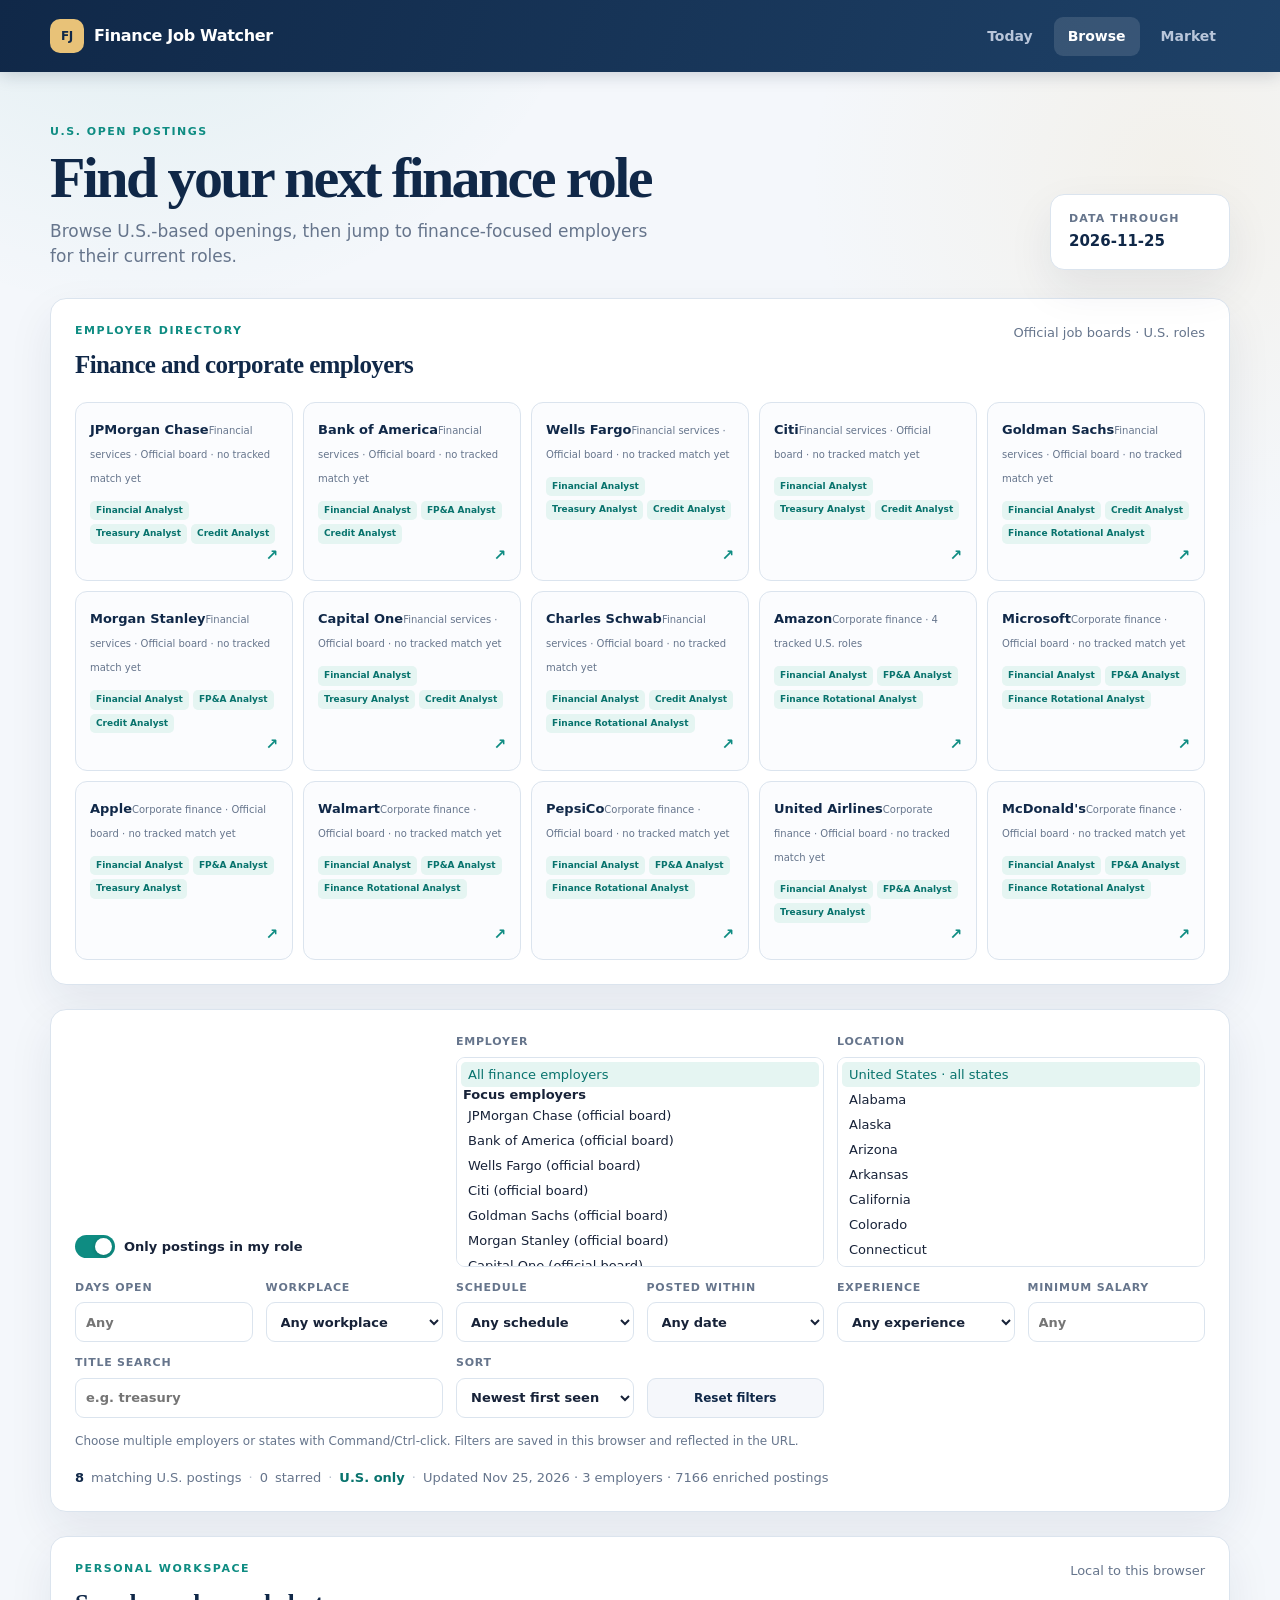
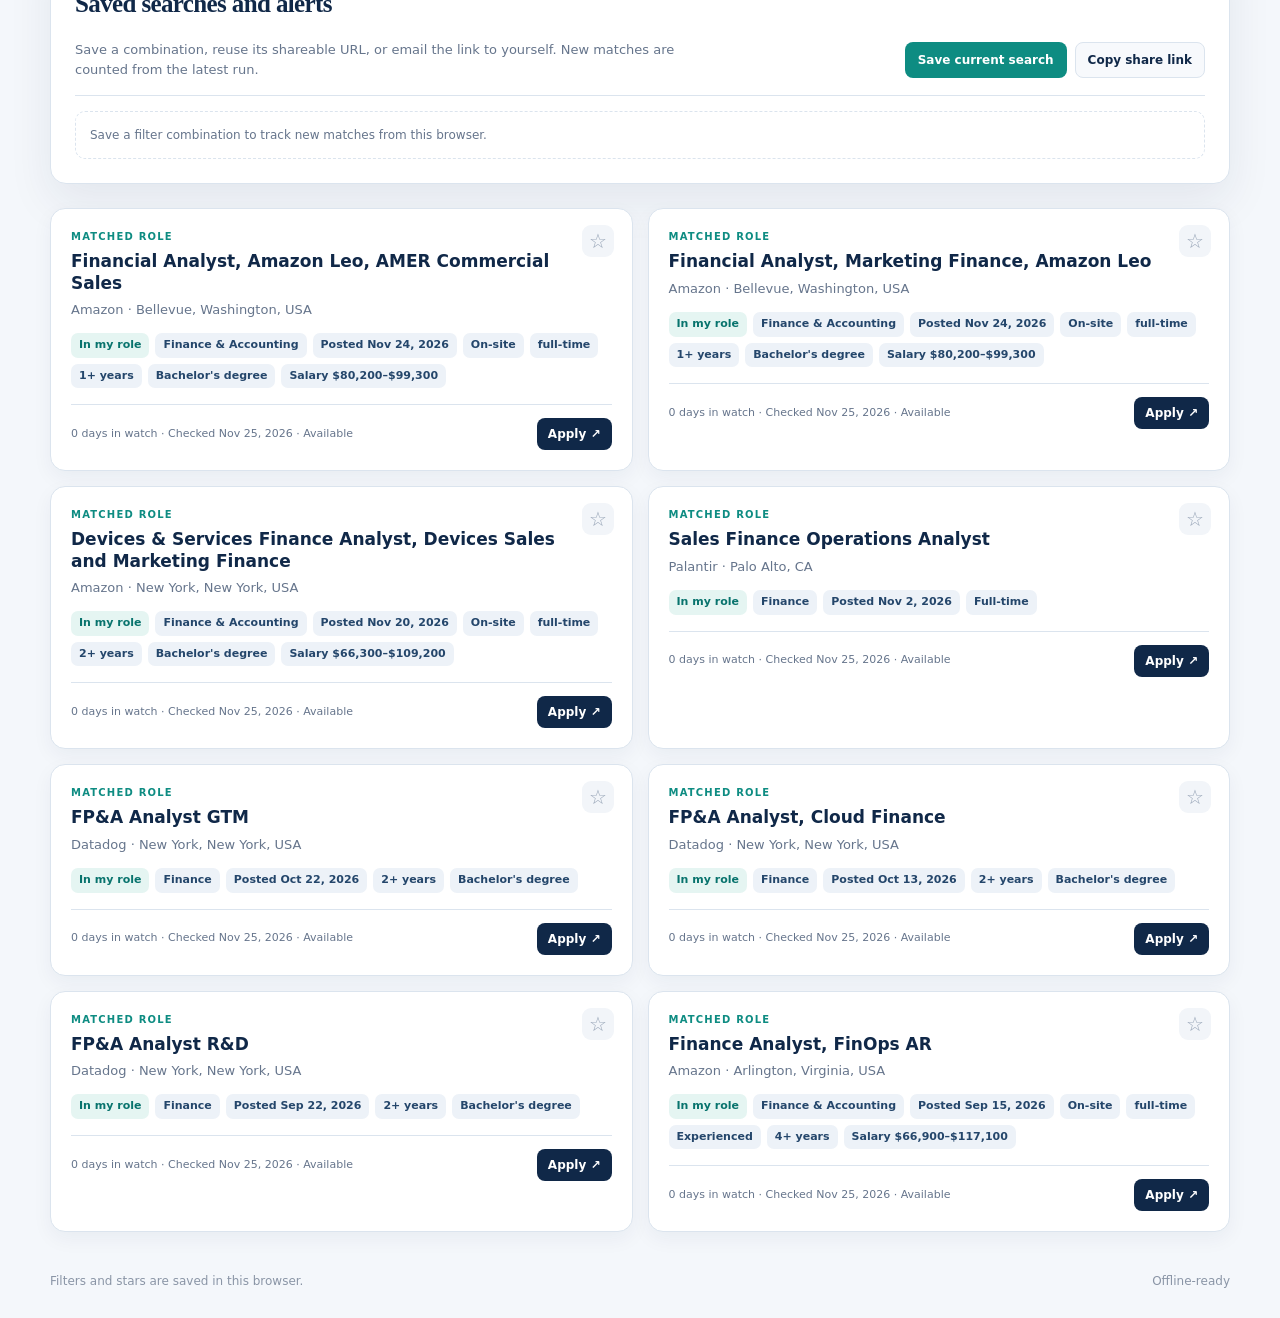
==== commit f061a505: "fix: enlarge browse employer and location filters" ====
--- a/browse.html
+++ b/browse.html
@@ -20,8 +20,8 @@
       <section class="filter-panel panel">
         <div class="filter-row">
           <label class="switch-label"><input id="role-toggle" type="checkbox" checked /><span class="switch"></span><span>Only postings in my role</span></label>
-          <label>Employer<select id="employer-filter" multiple size="3" aria-describedby="multi-filter-help"><option value="">All employers</option></select></label>
-          <label>Location<select id="location-filter" multiple size="3" aria-describedby="multi-filter-help"><option value="__US__">United States · all states</option></select></label>
+          <label class="wide-filter">Employer<select id="employer-filter" multiple size="8" aria-describedby="multi-filter-help"><option value="">All employers</option></select></label>
+          <label class="wide-filter">Location<select id="location-filter" multiple size="8" aria-describedby="multi-filter-help"><option value="__US__">United States · all states</option></select></label>
           <label>Days open<input id="days-open-filter" type="number" min="0" placeholder="Any" /></label>
           <label>Workplace<select id="workplace-filter"><option value="">Any workplace</option><option value="Remote">Remote</option><option value="Hybrid">Hybrid</option><option value="On-site">On-site</option></select></label>
           <label>Schedule<select id="employment-filter"><option value="">Any schedule</option><option value="full-time">Full-time</option></select></label>
@@ -43,6 +43,6 @@
       <section id="browse-list" class="browse-grid"></section>
     </main>
     <footer class="shell footer"><span>Filters and stars are saved in this browser.</span><span>Offline-ready</span></footer>
-    <script src="./app.js?v=12" defer></script>
+    <script src="./app.js?v=13" defer></script>
   </body>
 </html>
--- a/styles.css
+++ b/styles.css
@@ -86,10 +86,10 @@
 .market-filter-panel { margin-bottom: 24px; }
 .market-filter-row { display: grid; grid-template-columns: minmax(220px, 360px) minmax(220px, 360px); gap: 14px; }
 .filter-row { display: grid; grid-template-columns: repeat(6, minmax(0, 1fr)); align-items: end; gap: 13px; }
-.filter-row > :first-child, .filter-row > .search-label { grid-column: span 2; }
+.filter-row > :first-child, .filter-row > .search-label, .filter-row > .wide-filter { grid-column: span 2; }
 label { display: grid; gap: 6px; color: var(--muted); font-size: 11px; font-weight: 800; letter-spacing: .07em; text-transform: uppercase; }
 select, input[type="search"], input[type="number"] { width: 100%; min-height: 40px; padding: 8px 10px; border: 1px solid var(--line); border-radius: 9px; color: var(--ink); background: #fff; font: inherit; font-size: 13px; letter-spacing: normal; text-transform: none; }
-select[multiple] { min-height: 76px; padding: 4px; overflow-y: auto; }
+select[multiple] { min-height: 190px; padding: 4px; overflow-y: auto; }
 select[multiple] option { padding: 5px 7px; border-radius: 5px; }
 select[multiple] option:checked { color: #08736d; background: var(--teal-soft); }
 button.reset-button { min-height: 40px; padding: 8px 12px; border: 1px solid var(--line); border-radius: 9px; color: var(--navy); background: #f5f7fb; cursor: pointer; font: inherit; font-size: 12px; font-weight: 750; white-space: nowrap; }
@@ -156,5 +156,5 @@
 .saved-search-empty { padding: 14px; border: 1px dashed var(--line); border-radius: 10px; color: var(--muted); font-size: 12px; }
 .footer { display: flex; justify-content: space-between; gap: 20px; padding: 0 0 28px; color: #8a95a6; font-size: 12px; }
 @media (max-width: 1050px) { .focus-grid { grid-template-columns: repeat(3, 1fr); } .metric-grid { grid-template-columns: repeat(3, 1fr); } .market-snapshot { grid-template-columns: repeat(2, 1fr); } }
-@media (max-width: 900px) { .metric-grid { grid-template-columns: repeat(2, 1fr); } .filter-row { grid-template-columns: repeat(3, 1fr); } .filter-row > :first-child, .filter-row > .search-label { grid-column: span 3; } }
-@media (max-width: 680px) { .shell { width: min(100% - 28px, 560px); } .nav-wrap, .hero { align-items: start; flex-direction: column; } .nav-wrap { padding: 14px 0; gap: 12px; } nav { width: 100%; } nav a { flex: 1; text-align: center; } .page-content { padding-top: 32px; } .run-card { width: 100%; } .metric-grid, .two-column, .browse-grid, .market-sections, .focus-grid, .market-snapshot { grid-template-columns: 1fr; } .market-section.wide { grid-column: auto; } .market-filter-row, .filter-row { grid-template-columns: 1fr 1fr; } .filter-row > :first-child, .filter-row > .search-label { grid-column: 1 / -1; } .panel { padding: 18px; } .saved-search-toolbar, .saved-search { align-items: stretch; flex-direction: column; } .saved-search-buttons, .saved-search-actions { width: 100%; } .saved-search-buttons button { flex: 1; } }
+@media (max-width: 900px) { .metric-grid { grid-template-columns: repeat(2, 1fr); } .filter-row { grid-template-columns: repeat(3, 1fr); } .filter-row > :first-child, .filter-row > .search-label, .filter-row > .wide-filter { grid-column: span 3; } }
+@media (max-width: 680px) { .shell { width: min(100% - 28px, 560px); } .nav-wrap, .hero { align-items: start; flex-direction: column; } .nav-wrap { padding: 14px 0; gap: 12px; } nav { width: 100%; } nav a { flex: 1; text-align: center; } .page-content { padding-top: 32px; } .run-card { width: 100%; } .metric-grid, .two-column, .browse-grid, .market-sections, .focus-grid, .market-snapshot { grid-template-columns: 1fr; } .market-section.wide { grid-column: auto; } .market-filter-row, .filter-row { grid-template-columns: 1fr 1fr; } .filter-row > :first-child, .filter-row > .search-label, .filter-row > .wide-filter { grid-column: 1 / -1; } .panel { padding: 18px; } .saved-search-toolbar, .saved-search { align-items: stretch; flex-direction: column; } .saved-search-buttons, .saved-search-actions { width: 100%; } .saved-search-buttons button { flex: 1; } }
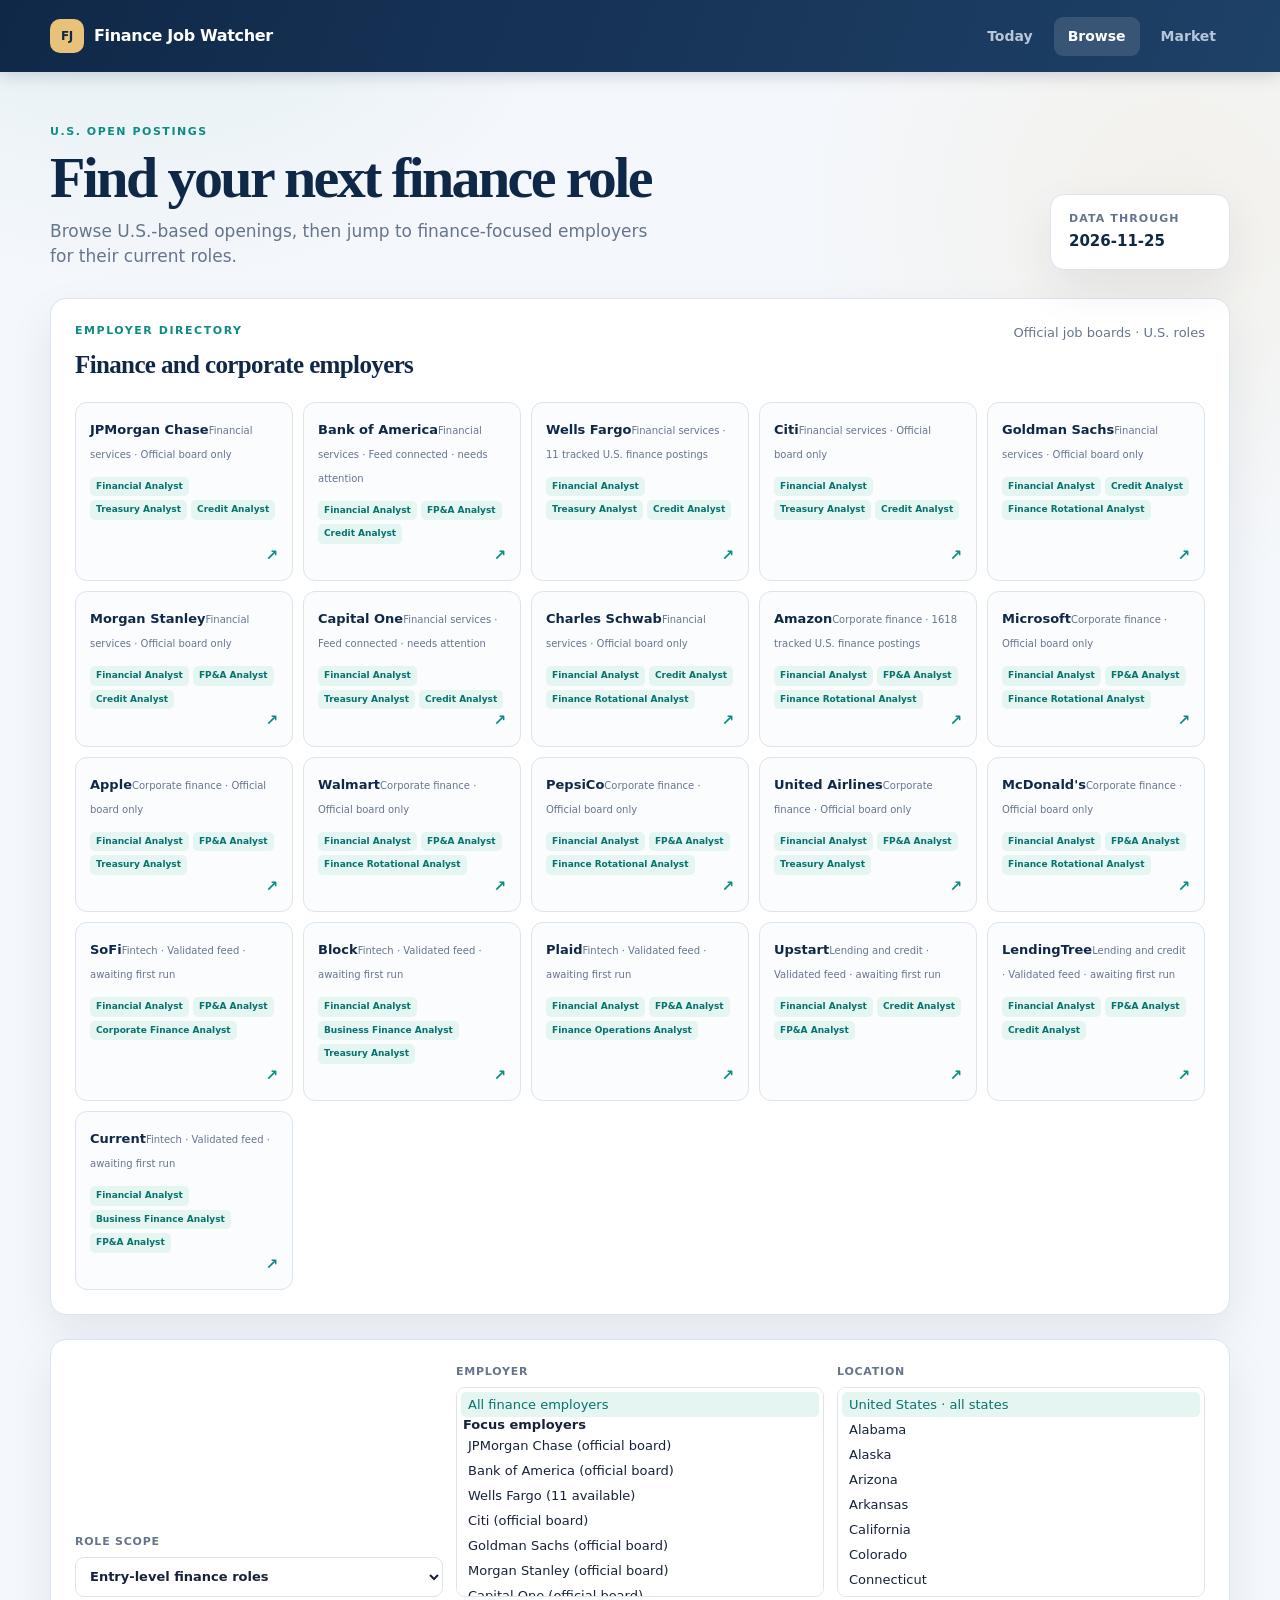
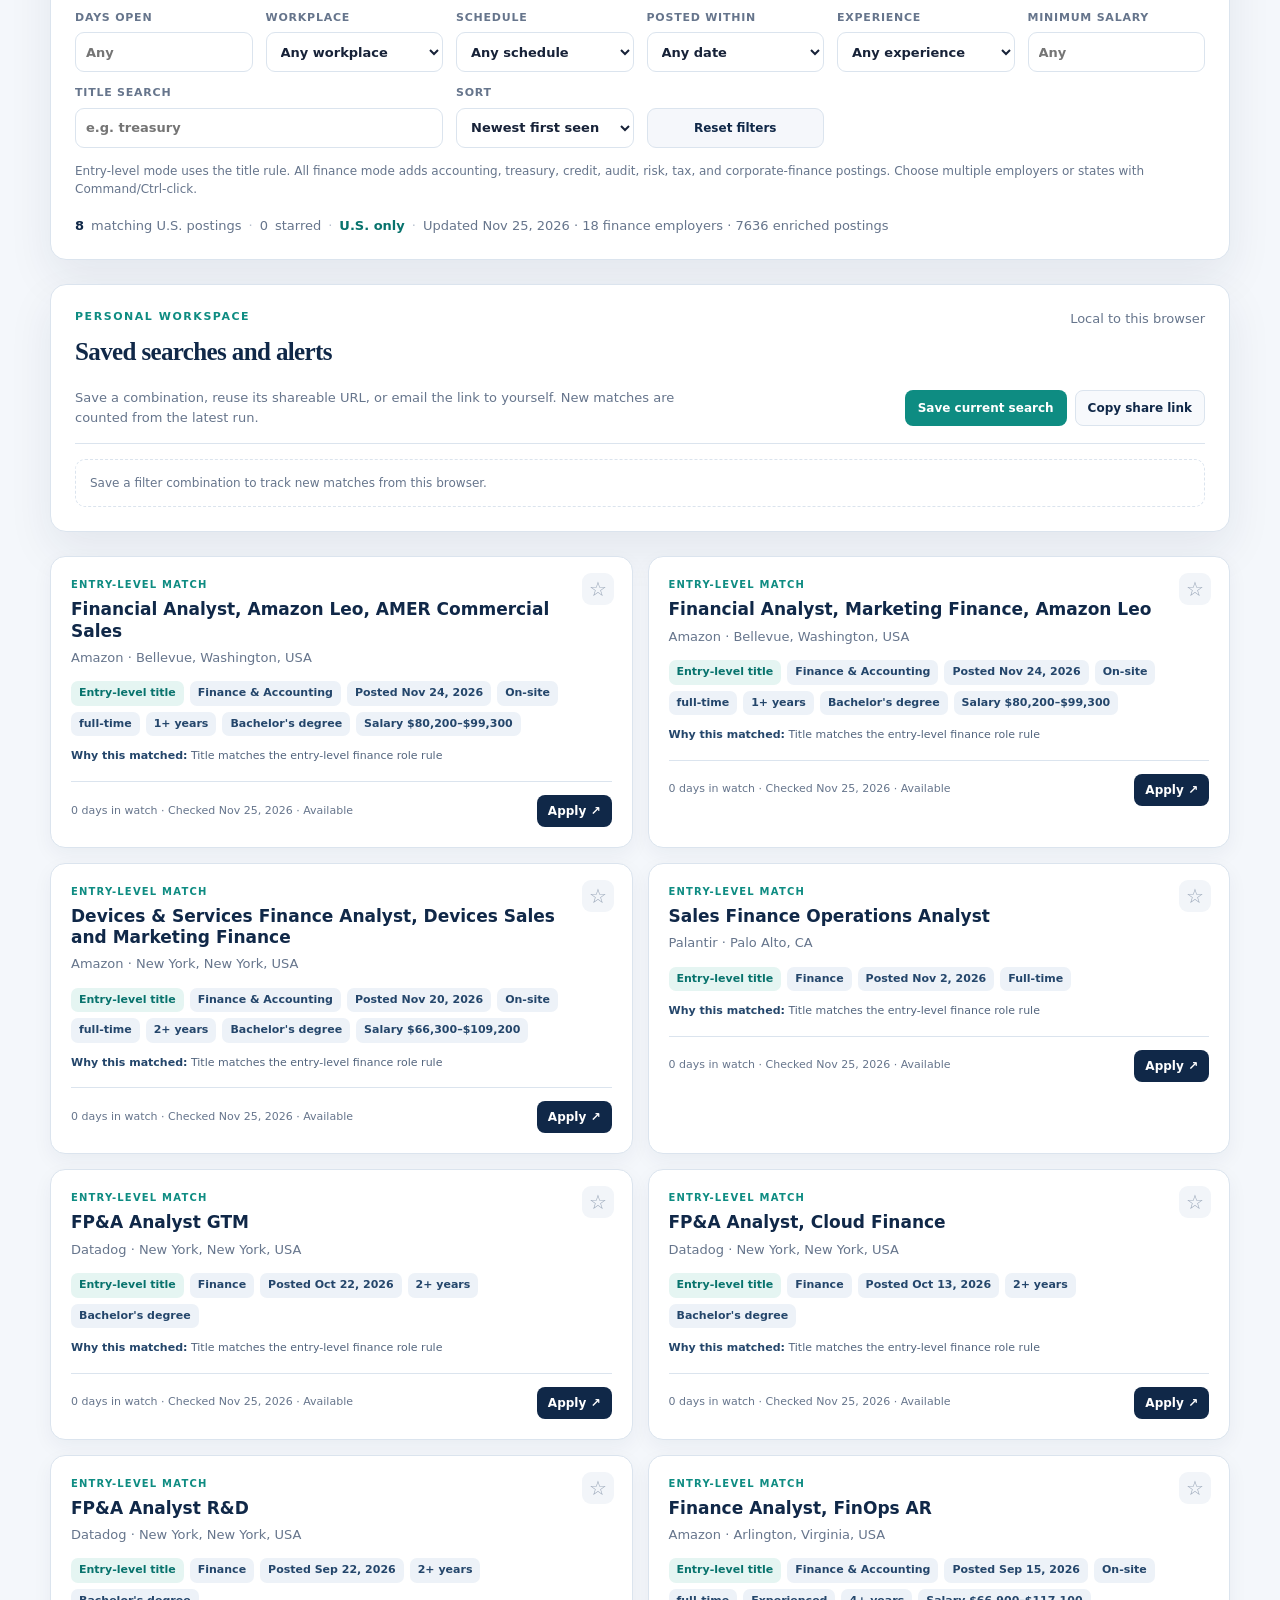
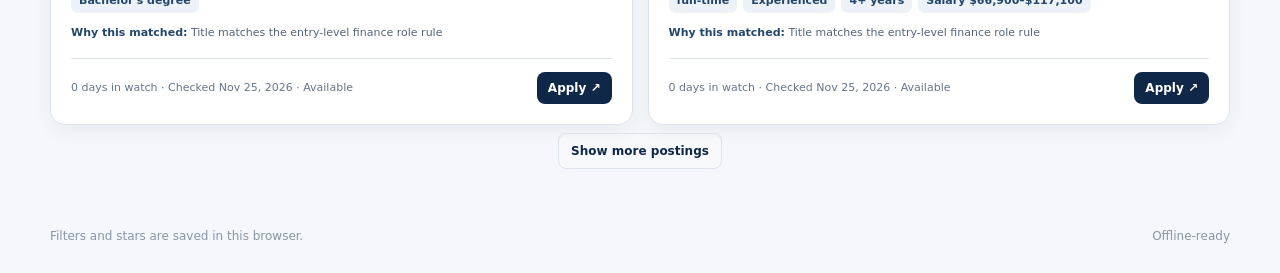
==== commit 12af1512: "feat: add finance coverage modes and validated employers" ====
--- a/browse.html
+++ b/browse.html
@@ -19,7 +19,7 @@
       </section>
       <section class="filter-panel panel">
         <div class="filter-row">
-          <label class="switch-label"><input id="role-toggle" type="checkbox" checked /><span class="switch"></span><span>Only postings in my role</span></label>
+          <label class="role-scope-field">Role scope<select id="role-scope"><option value="entry">Entry-level finance roles</option><option value="finance">All finance openings</option><option value="all">All U.S. postings</option></select></label>
           <label class="wide-filter">Employer<select id="employer-filter" multiple size="8" aria-describedby="multi-filter-help"><option value="">All employers</option></select></label>
           <label class="wide-filter">Location<select id="location-filter" multiple size="8" aria-describedby="multi-filter-help"><option value="__US__">United States · all states</option></select></label>
           <label>Days open<input id="days-open-filter" type="number" min="0" placeholder="Any" /></label>
@@ -32,7 +32,7 @@
           <label>Sort<select id="sort-order"><option value="newest">Newest first seen</option><option value="oldest">Oldest first seen</option></select></label>
           <button id="reset-filters" class="reset-button" type="button">Reset filters</button>
         </div>
-        <p id="multi-filter-help" class="filter-help">Choose multiple employers or states with Command/Ctrl-click. Filters are saved in this browser and reflected in the URL.</p>
+        <p id="multi-filter-help" class="filter-help">Entry-level mode uses the title rule. All finance mode adds accounting, treasury, credit, audit, risk, tax, and corporate-finance postings. Choose multiple employers or states with Command/Ctrl-click.</p>
         <div class="filter-summary" aria-live="polite"><strong id="browse-count">-</strong><span>matching U.S. postings</span><span class="separator">·</span><span id="shortlist-count">0</span><span>starred</span><span class="separator">·</span><span class="us-badge">U.S. only</span><span class="separator">·</span><span id="browse-freshness">Loading freshness...</span></div>
       </section>
       <section class="panel saved-search-panel">
@@ -41,8 +41,9 @@
         <div id="saved-search-list" class="saved-search-list"></div>
       </section>
       <section id="browse-list" class="browse-grid"></section>
+      <div class="load-more-wrap"><button id="load-more-postings" class="secondary-button" type="button" hidden>Show more postings</button></div>
     </main>
     <footer class="shell footer"><span>Filters and stars are saved in this browser.</span><span>Offline-ready</span></footer>
-    <script src="./app.js?v=13" defer></script>
+    <script src="./app.js?v=14" defer></script>
   </body>
 </html>
--- a/styles.css
+++ b/styles.css
@@ -113,6 +113,9 @@
 .job-card-kicker { margin-bottom: 7px; color: var(--teal); font-size: 10px; font-weight: 850; letter-spacing: .12em; text-transform: uppercase; }
 .job-card h3 { margin: 0 42px 6px 0; font-size: 17px; line-height: 1.25; }
 .job-card p { margin: 0 0 14px; color: var(--muted); font-size: 13px; }
+.job-card .match-reason { margin: -4px 0 16px; color: #53657e; font-size: 11px; }
+.job-card .match-reason strong { color: var(--navy-2); }
+.load-more-wrap { display: flex; justify-content: center; padding: 8px 0 18px; }
 .job-card .tags { display: flex; flex-wrap: wrap; gap: 6px; margin-bottom: 16px; }
 .tag { padding: 4px 8px; border-radius: 7px; color: var(--navy-2); background: #edf2f8; font-size: 11px; font-weight: 700; }
 .tag.role { color: #08736d; background: var(--teal-soft); }
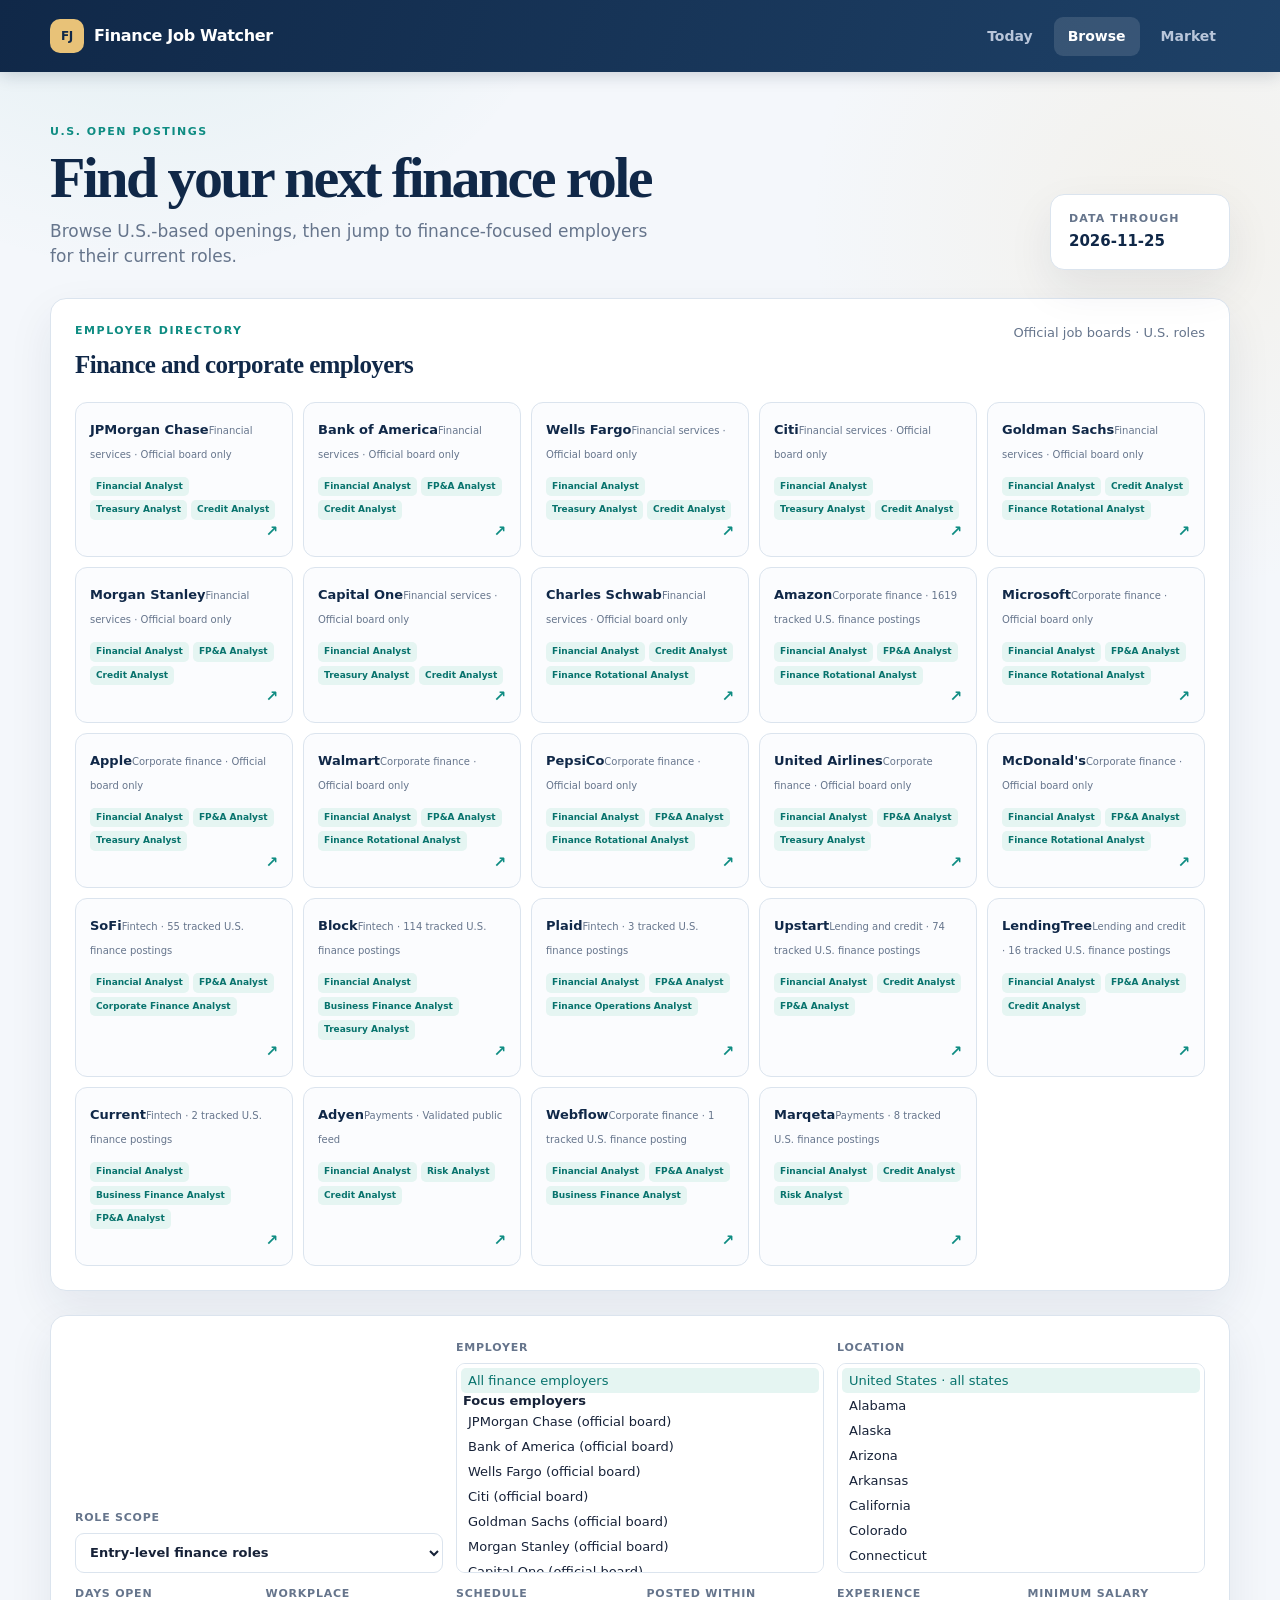
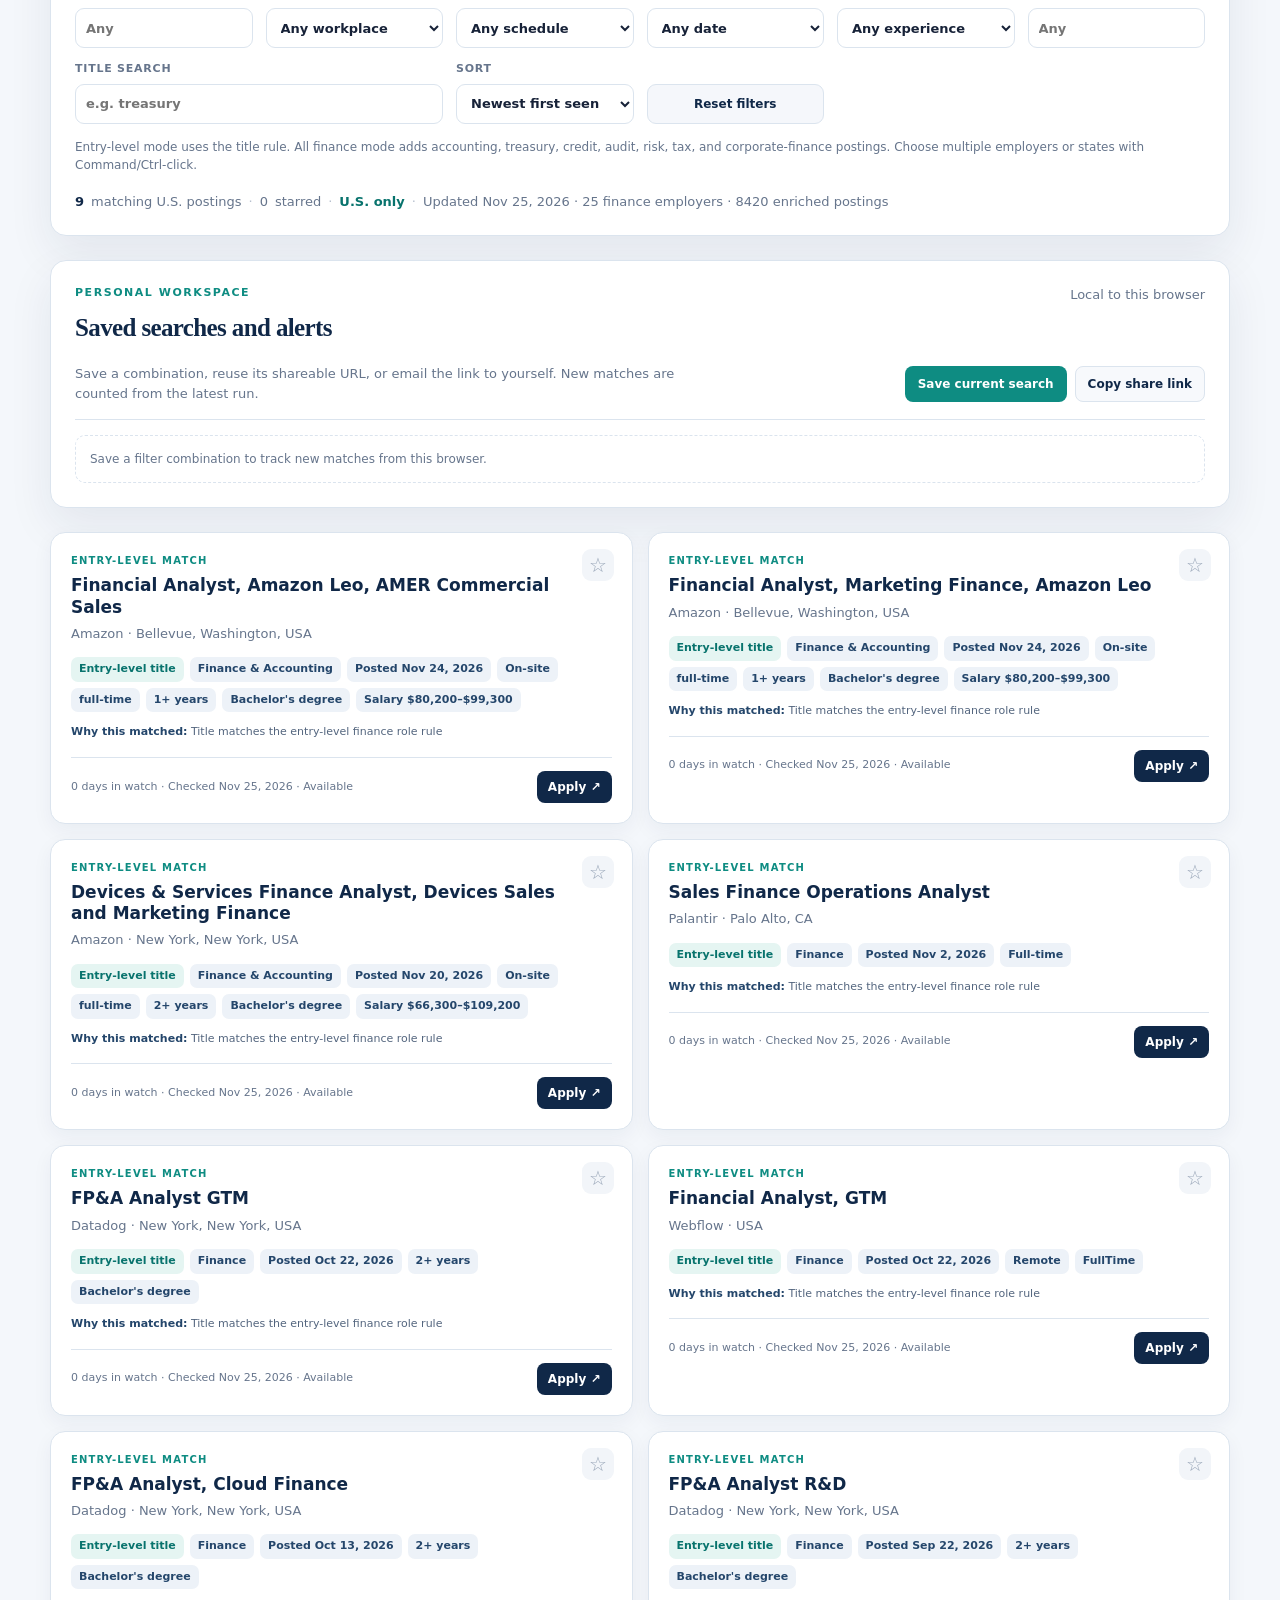
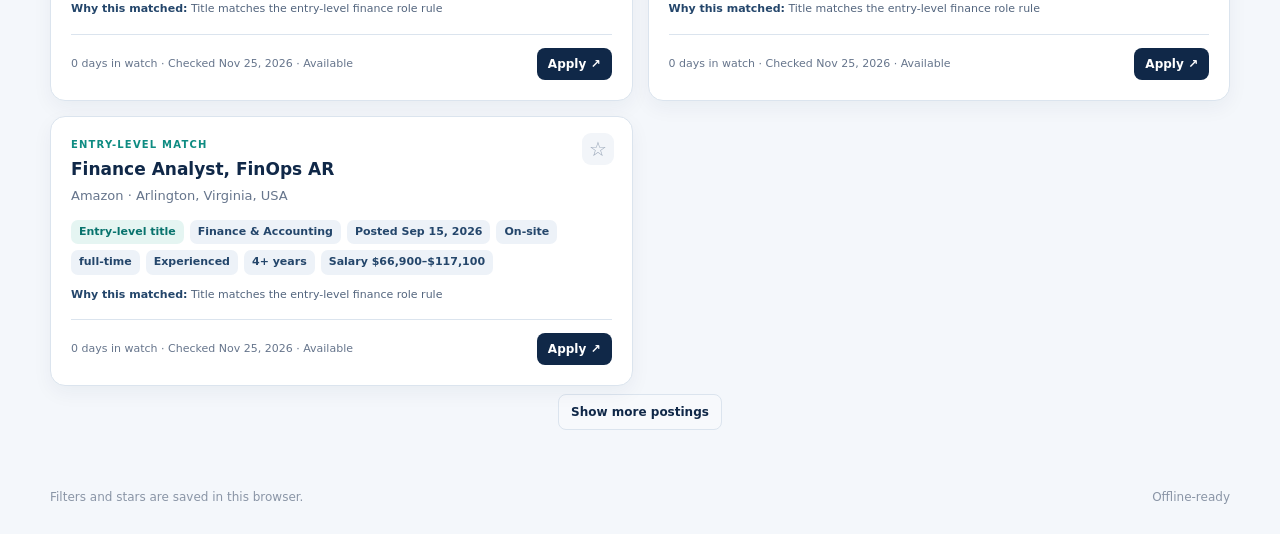
==== commit e16c6b93: "fix: refresh site cache after source updates" ====
--- a/browse.html
+++ b/browse.html
@@ -44,6 +44,6 @@
       <div class="load-more-wrap"><button id="load-more-postings" class="secondary-button" type="button" hidden>Show more postings</button></div>
     </main>
     <footer class="shell footer"><span>Filters and stars are saved in this browser.</span><span>Offline-ready</span></footer>
-    <script src="./app.js?v=14" defer></script>
+    <script src="./app.js?v=15" defer></script>
   </body>
 </html>
